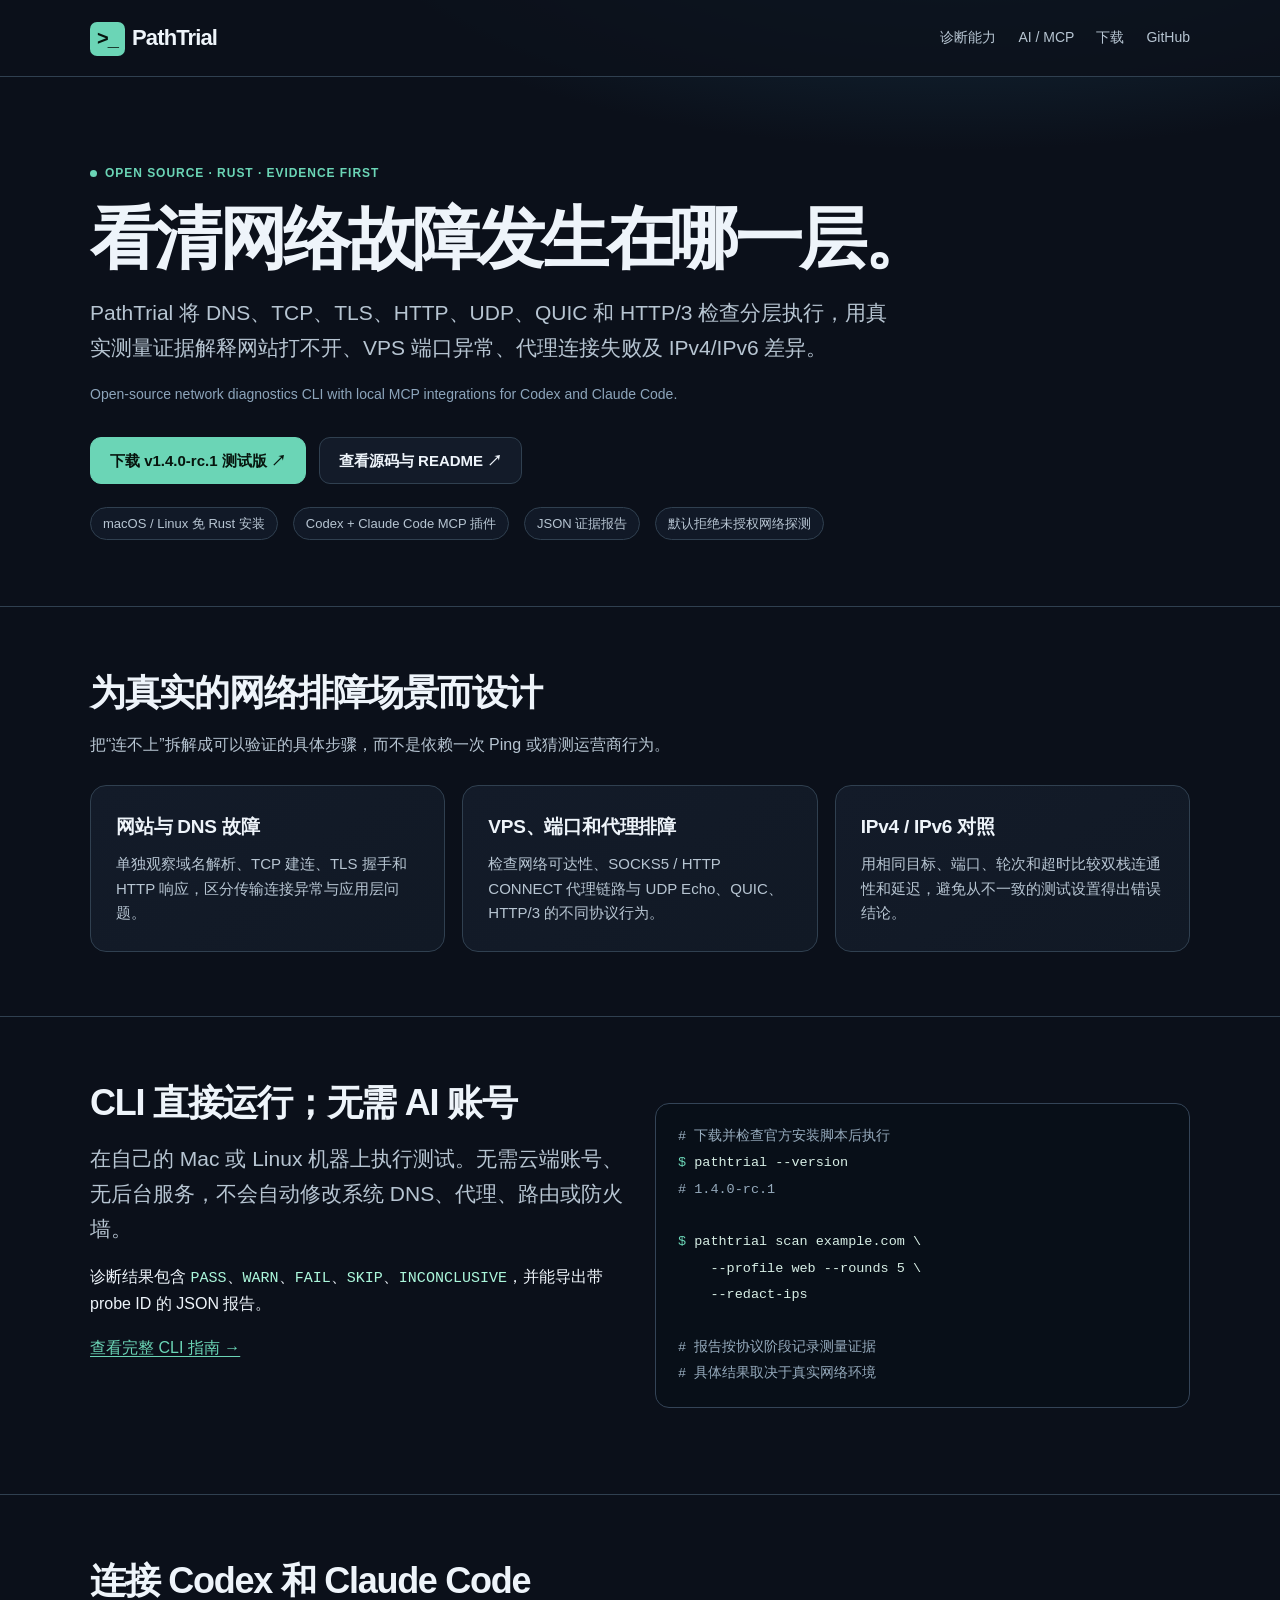
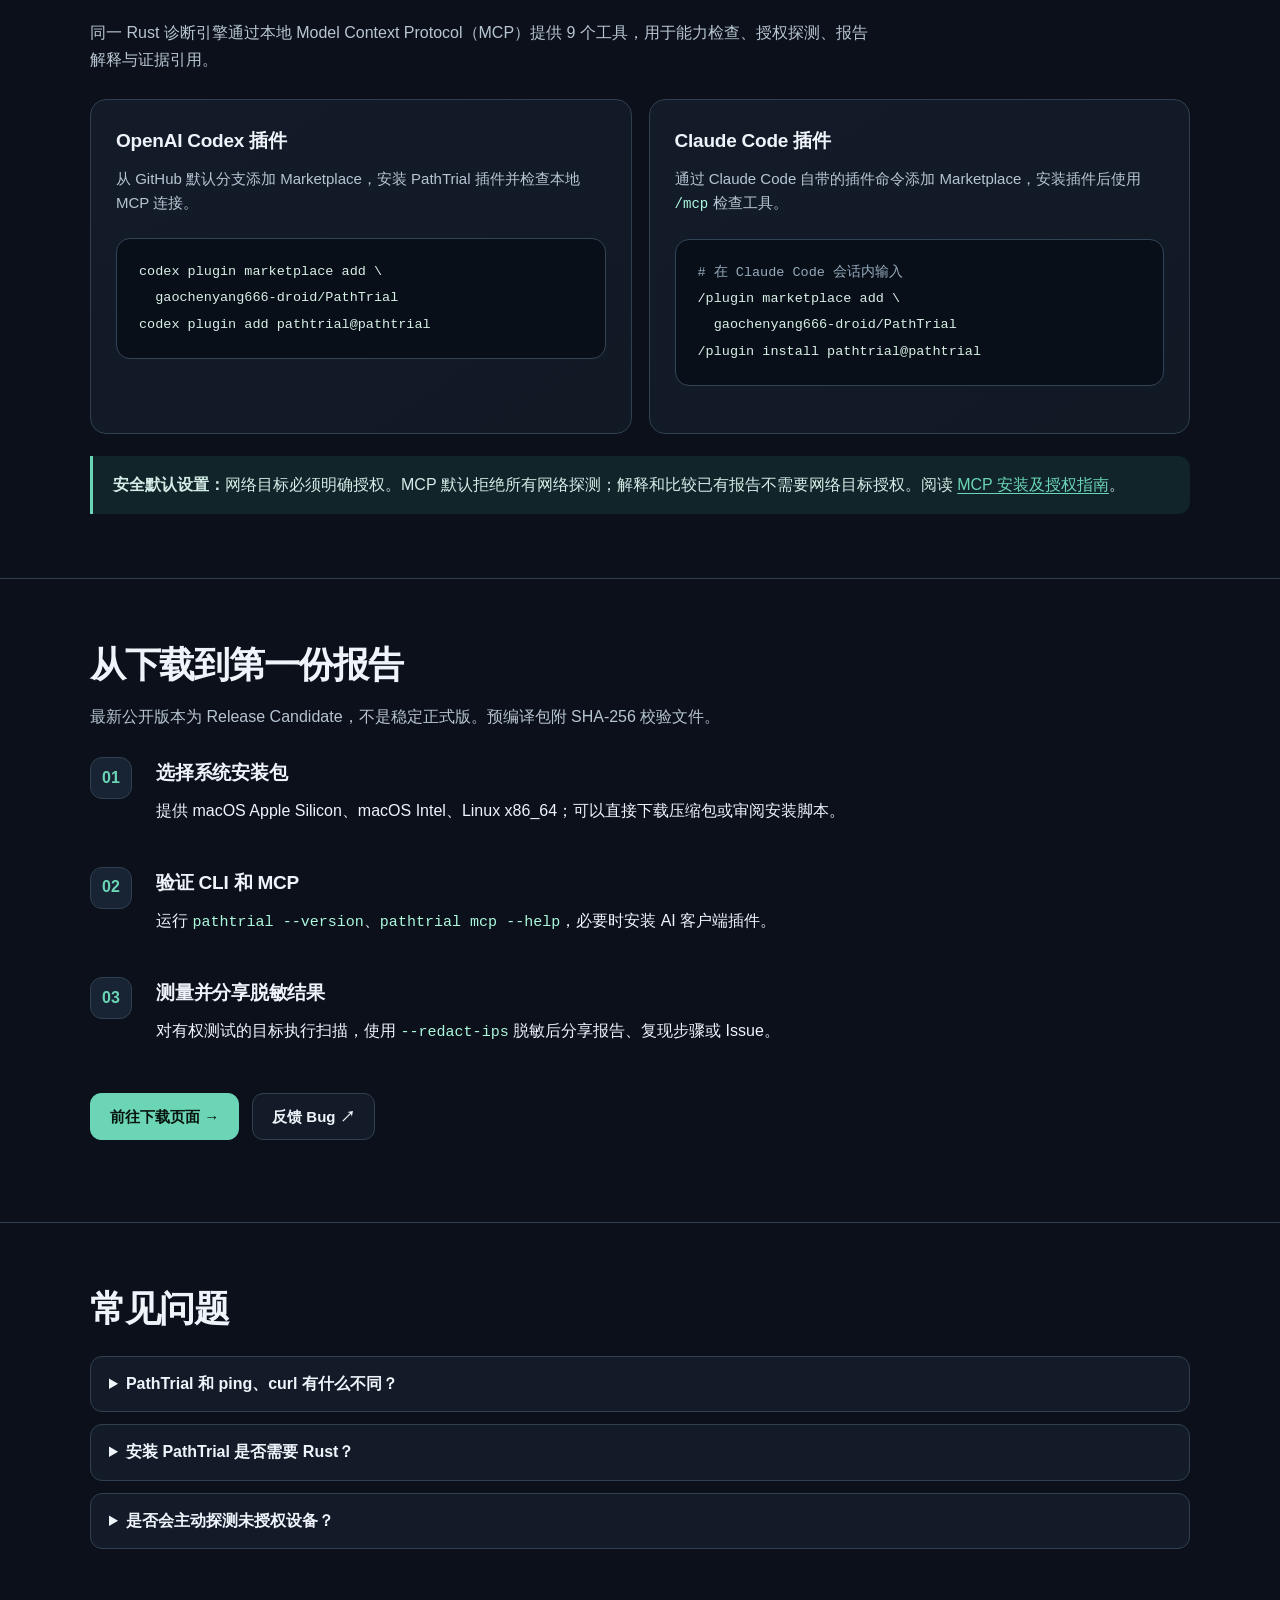
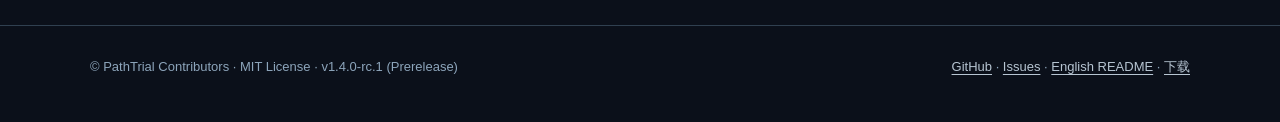
==== docs/index.html @ 25b37387 "feat(pages): create SEO-ready PathTrial product landing page" ====
<!doctype html>
<html lang="zh-CN">
<head>
  <meta charset="utf-8">
  <meta name="viewport" content="width=device-width,initial-scale=1">
  <meta name="theme-color" content="#0b101a">
  <meta name="description" content="PathTrial 是开源 Rust 网络诊断 CLI 与 MCP 插件，检查 DNS、TCP、TLS、QUIC、HTTP/3、IPv4/IPv6、代理和 VPS 连通性。支持 Codex、Claude Code，macOS 与 Linux 免 Rust 安装。">
  <meta name="robots" content="index,follow">
  <link rel="canonical" href="https://gaochenyang666-droid.github.io/PathTrial/">
  <link rel="alternate" hreflang="zh-CN" href="https://gaochenyang666-droid.github.io/PathTrial/">
  <link rel="stylesheet" href="./site.css">
  <link rel="icon" href="data:image/svg+xml,%3Csvg xmlns='http://www.w3.org/2000/svg' viewBox='0 0 64 64'%3E%3Crect rx='12' width='64' height='64' fill='%230b101a'/%3E%3Cpath d='M15 21l13 11-13 11m18 0h16' stroke='%236bd5b6' stroke-width='6' stroke-linecap='round' stroke-linejoin='round' fill='none'/%3E%3C/svg%3E">
  <meta property="og:type" content="website">
  <meta property="og:title" content="PathTrial — 开源网络诊断 CLI 与 Codex / Claude Code MCP 插件">
  <meta property="og:description" content="从 DNS、TCP、TLS 到 QUIC 和 HTTP/3，基于真实证据的网络排障。免费下载 macOS / Linux 测试版。">
  <meta property="og:url" content="https://gaochenyang666-droid.github.io/PathTrial/">
  <meta name="twitter:card" content="summary">
  <title>PathTrial — 开源网络诊断、VPS 排障与 MCP 插件</title>
  <script type="application/ld+json">
  {"@context":"https://schema.org","@type":"SoftwareApplication","name":"PathTrial","applicationCategory":"DeveloperApplication","operatingSystem":"macOS, Linux","softwareVersion":"1.4.0-rc.1","description":"Open-source evidence-first Rust network diagnostics CLI and MCP plugins for Codex and Claude Code.","downloadUrl":"https://github.com/gaochenyang666-droid/PathTrial/releases/tag/v1.4.0-rc.1","codeRepository":"https://github.com/gaochenyang666-droid/PathTrial","license":"https://opensource.org/licenses/MIT","isAccessibleForFree":true,"offers":{"@type":"Offer","price":"0","priceCurrency":"USD"}}
  </script>
</head>
<body>
<a class="skip" href="#main">跳转到正文</a>
<header><div class="container topbar">
  <a class="brand" href="./" aria-label="PathTrial 首页"><span class="brand-mark" aria-hidden="true">&gt;_</span>PathTrial</a>
  <nav aria-label="主要导航">
    <a href="#features">诊断能力</a>
    <a href="#integrations">AI / MCP</a>
    <a href="./download.html">下载</a>
    <a href="https://github.com/gaochenyang666-droid/PathTrial">GitHub</a>
  </nav>
</div></header>
<main id="main">
  <section class="container hero" aria-labelledby="hero-title">
    <span class="kicker">Open Source · Rust · Evidence First</span>
    <h1 id="hero-title">看清网络故障发生在哪一层。</h1>
    <p class="lead">PathTrial 将 DNS、TCP、TLS、HTTP、UDP、QUIC 和 HTTP/3 检查分层执行，用真实测量证据解释网站打不开、VPS 端口异常、代理连接失败及 IPv4/IPv6 差异。</p>
    <p class="eyeline">Open-source network diagnostics CLI with local MCP integrations for Codex and Claude Code.</p>
    <div class="actions">
      <a class="btn primary" href="./download.html">下载 v1.4.0-rc.1 测试版 ↗</a>
      <a class="btn secondary" href="https://github.com/gaochenyang666-droid/PathTrial">查看源码与 README ↗</a>
    </div>
    <div class="metrics" aria-label="产品特性">
      <span class="metric">macOS / Linux 免 Rust 安装</span>
      <span class="metric">Codex + Claude Code MCP 插件</span>
      <span class="metric">JSON 证据报告</span>
      <span class="metric">默认拒绝未授权网络探测</span>
    </div>
  </section>
  <section id="features" class="section"><div class="container">
    <div class="section-head"><h2>为真实的网络排障场景而设计</h2><p>把“连不上”拆解成可以验证的具体步骤，而不是依赖一次 Ping 或猜测运营商行为。</p></div>
    <div class="grid">
      <article class="card"><h3>网站与 DNS 故障</h3><p>单独观察域名解析、TCP 建连、TLS 握手和 HTTP 响应，区分传输连接异常与应用层问题。</p></article>
      <article class="card"><h3>VPS、端口和代理排障</h3><p>检查网络可达性、SOCKS5 / HTTP CONNECT 代理链路与 UDP Echo、QUIC、HTTP/3 的不同协议行为。</p></article>
      <article class="card"><h3>IPv4 / IPv6 对照</h3><p>用相同目标、端口、轮次和超时比较双栈连通性和延迟，避免从不一致的测试设置得出错误结论。</p></article>
    </div>
  </div></section>
  <section class="section"><div class="container pair">
    <div>
      <h2>CLI 直接运行；无需 AI 账号</h2>
      <p class="lead">在自己的 Mac 或 Linux 机器上执行测试。无需云端账号、无后台服务，不会自动修改系统 DNS、代理、路由或防火墙。</p>
      <p>诊断结果包含 <code class="inline-code">PASS</code>、<code class="inline-code">WARN</code>、<code class="inline-code">FAIL</code>、<code class="inline-code">SKIP</code>、<code class="inline-code">INCONCLUSIVE</code>，并能导出带 probe ID 的 JSON 报告。</p>
      <a href="https://github.com/gaochenyang666-droid/PathTrial/blob/main/docs/cli.md">查看完整 CLI 指南 →</a>
    </div>
    <div class="codebox" aria-label="示例命令"><pre><span class="comment"># 下载并检查官方安装脚本后执行</span>
<span class="prompt">$</span> pathtrial --version
<span class="comment"># 1.4.0-rc.1</span>

<span class="prompt">$</span> pathtrial scan example.com \
    --profile web --rounds 5 \
    --redact-ips

<span class="comment"># 报告按协议阶段记录测量证据
# 具体结果取决于真实网络环境</span></pre></div>
  </div></section>
  <section id="integrations" class="section"><div class="container">
    <div class="section-head"><h2>连接 Codex 和 Claude Code</h2><p>同一 Rust 诊断引擎通过本地 Model Context Protocol（MCP）提供 9 个工具，用于能力检查、授权探测、报告解释与证据引用。</p></div>
    <div class="grid two">
      <div class="card"><h3>OpenAI Codex 插件</h3><p>从 GitHub 默认分支添加 Marketplace，安装 PathTrial 插件并检查本地 MCP 连接。</p><div class="codebox"><pre>codex plugin marketplace add \
  gaochenyang666-droid/PathTrial
codex plugin add pathtrial@pathtrial</pre></div></div>
      <div class="card"><h3>Claude Code 插件</h3><p>通过 Claude Code 自带的插件命令添加 Marketplace，安装插件后使用 <code class="inline-code">/mcp</code> 检查工具。</p><div class="codebox"><pre><span class="comment"># 在 Claude Code 会话内输入</span>
/plugin marketplace add \
  gaochenyang666-droid/PathTrial
/plugin install pathtrial@pathtrial</pre></div></div>
    </div>
    <div class="notice" style="margin-top:22px"><strong>安全默认设置：</strong>网络目标必须明确授权。MCP 默认拒绝所有网络探测；解释和比较已有报告不需要网络目标授权。阅读 <a href="https://github.com/gaochenyang666-droid/PathTrial/blob/main/docs/ai-integrations.md">MCP 安装及授权指南</a>。</div>
  </div></section>
  <section class="section"><div class="container">
    <div class="section-head"><h2>从下载到第一份报告</h2><p>最新公开版本为 Release Candidate，不是稳定正式版。预编译包附 SHA-256 校验文件。</p></div>
    <div class="steps">
      <div class="step"><span class="number">01</span><div><h3>选择系统安装包</h3><p>提供 macOS Apple Silicon、macOS Intel、Linux x86_64；可以直接下载压缩包或审阅安装脚本。</p></div></div>
      <div class="step"><span class="number">02</span><div><h3>验证 CLI 和 MCP</h3><p>运行 <code class="inline-code">pathtrial --version</code>、<code class="inline-code">pathtrial mcp --help</code>，必要时安装 AI 客户端插件。</p></div></div>
      <div class="step"><span class="number">03</span><div><h3>测量并分享脱敏结果</h3><p>对有权测试的目标执行扫描，使用 <code class="inline-code">--redact-ips</code> 脱敏后分享报告、复现步骤或 Issue。</p></div></div>
    </div>
    <div class="actions"><a class="btn primary" href="./download.html">前往下载页面 →</a><a class="btn secondary" href="https://github.com/gaochenyang666-droid/PathTrial/issues/new?template=bug_report.md">反馈 Bug ↗</a></div>
  </div></section>
  <section class="section"><div class="container">
    <div class="section-head"><h2>常见问题</h2></div>
    <details><summary>PathTrial 和 ping、curl 有什么不同？</summary><p>PathTrial 不只检查单一协议；它按 DNS、TCP、TLS、HTTP、UDP、QUIC 等阶段记录证据，并明确区分无法确认的原因。单次网络失败不等于准确的根因定位。</p></details>
    <details><summary>安装 PathTrial 是否需要 Rust？</summary><p>macOS ARM64、macOS Intel、Linux x86_64 用户可以直接下载 v1.4.0-rc.1 预编译版本，不需要 Rust。源码编译才需要 Rust 工具链。</p></details>
    <details><summary>是否会主动探测未授权设备？</summary><p>本地 MCP 网络探测默认拒绝，必须显式授权目标。请仅测量你有权限访问的系统，分享诊断报告前移除 IP、令牌、代理凭据等敏感内容。</p></details>
  </div></section>
</main>
<footer><div class="container">
 <span>© PathTrial Contributors · MIT License · v1.4.0-rc.1 (Prerelease)</span>
 <span><a href="https://github.com/gaochenyang666-droid/PathTrial">GitHub</a> · <a href="https://github.com/gaochenyang666-droid/PathTrial/issues">Issues</a> · <a href="https://github.com/gaochenyang666-droid/PathTrial/blob/main/README.en.md">English README</a> · <a href="./download.html">下载</a></span>
</div></footer>
</body></html>
---- docs/site.css ----
/* PathTrial product site: dependency-free, responsive, accessible. */
:root{color-scheme:dark;--bg:#0b101a;--surface:#131b29;--surface2:#182334;--line:#304050;--text:#eef4fa;--muted:#b7c5d2;--subtle:#8da5bb;--accent:#6bd5b6;--accent-hover:#9af3d7;--ink:#07150e}
*{box-sizing:border-box}
html{scroll-behavior:smooth}
body{margin:0;background:radial-gradient(ellipse 900px 360px at 75% -120px,#18364a 0%,transparent 75%),var(--bg);color:var(--text);font-family:Inter,-apple-system,BlinkMacSystemFont,"Segoe UI",Roboto,"Noto Sans SC",sans-serif;font-size:16px;line-height:1.65}
a{color:var(--accent);text-decoration-thickness:1px;text-underline-offset:3px}
a:hover{color:var(--accent-hover)}
a:focus-visible,button:focus-visible{outline:3px solid #a9f1dc;outline-offset:3px}
button{font:inherit;cursor:pointer}
img,svg{max-width:100%}
.container{width:min(1100px,calc(100% - 40px));margin-inline:auto}
.skip{position:absolute;left:12px;top:-70px;padding:8px 14px;background:var(--accent);color:var(--ink);z-index:20}
.skip:focus{top:12px}
header{border-bottom:1px solid var(--line);background:rgba(11,16,26,.82)}
.topbar{display:flex;align-items:center;justify-content:space-between;gap:20px;min-height:76px}
.brand{font-size:22px;font-weight:780;letter-spacing:-.04em;color:var(--text);text-decoration:none}
.brand-mark{display:inline-block;border-radius:7px;padding:0 7px 1px;background:var(--accent);color:var(--ink);margin-right:7px;font-size:20px}
nav{display:flex;align-items:center;gap:22px;flex-wrap:wrap}
nav a{font-size:14px;color:var(--muted);text-decoration:none}
nav a[aria-current="page"]{color:var(--accent)}
.hero{padding:82px 0 66px}
.kicker{display:inline-flex;align-items:center;gap:8px;letter-spacing:.08em;text-transform:uppercase;font-size:12px;font-weight:750;color:var(--accent)}
.kicker:before{content:"";width:7px;height:7px;border-radius:50%;background:var(--accent)}
h1{max-width:960px;font-size:clamp(36px,5.8vw,68px);line-height:1.1;letter-spacing:-.052em;margin:16px 0 20px;font-weight:790}
h2{font-size:clamp(27px,3.4vw,36px);letter-spacing:-.035em;line-height:1.2;margin:0 0 18px}
h3{font-size:19px;letter-spacing:-.012em;margin:0 0 10px}
p{margin:0 0 18px}
.lead{color:var(--muted);font-size:clamp(17px,2vw,21px);max-width:810px}
.eyeline{font-size:14px;color:var(--subtle)}
.actions{display:flex;gap:13px;flex-wrap:wrap;margin:30px 0 18px}
.btn{border-radius:11px;padding:12px 19px;font-size:15px;line-height:1.4;display:inline-flex;align-items:center;justify-content:center;gap:8px;min-height:46px;text-decoration:none;border:1px solid var(--line);font-weight:700;transition:background .16s ease,color .16s ease}
.btn.primary{background:var(--accent);border-color:var(--accent);color:var(--ink)}
.btn.primary:hover{background:var(--accent-hover);color:var(--ink)}
.btn.secondary{background:var(--surface);color:var(--text)}
.btn.secondary:hover{background:var(--surface2);color:var(--text)}
.footnote{font-size:13px;color:var(--subtle)}
.metrics{display:flex;gap:15px;flex-wrap:wrap;margin-top:23px}
.metric{font-size:13px;color:var(--muted);border:1px solid var(--line);border-radius:40px;padding:5px 12px;background:#111927}
.section{padding:64px 0;border-top:1px solid var(--line)}
.section-head{max-width:780px;margin-bottom:26px}
.section-head p{color:var(--muted)}
.grid{display:grid;grid-template-columns:repeat(3,minmax(0,1fr));gap:17px}
.grid.two{grid-template-columns:repeat(2,minmax(0,1fr))}
.card{padding:25px;border:1px solid var(--line);border-radius:16px;background:linear-gradient(145deg,var(--surface),#111925);min-width:0}
.card p{color:var(--muted);font-size:15px}
.card p:last-child{margin-bottom:0}
.mono,code,pre{font-family:ui-monospace,SFMono-Regular,Menlo,Consolas,monospace}
.inline-code{font-size:.94em;color:#acf8dc;overflow-wrap:anywhere}
.codebox{position:relative;border:1px solid #344457;border-radius:14px;background:#080f18;padding:20px 22px;margin:22px 0;overflow-x:auto}
.codebox pre{margin:0;color:#d8efe6;font-size:13.5px;line-height:1.95;white-space:pre;tab-size:2}
.codebox .prompt{color:var(--accent)}
.codebox .comment{color:#96abbd}
.steps{counter-reset:steps}
.step{display:grid;grid-template-columns:50px minmax(0,1fr);gap:16px;align-items:start;margin:0 0 24px}
.number{display:flex;width:42px;height:42px;align-items:center;justify-content:center;border:1px solid var(--line);background:var(--surface2);border-radius:12px;color:var(--accent);font-weight:800}
.pair{display:grid;grid-template-columns:minmax(0,1fr) minmax(0,1fr);gap:30px;align-items:start}
.notice{border-left:3px solid var(--accent);background:#10242a;border-radius:0 12px 12px 0;padding:16px 20px;color:#d3ece5}
.notice p:last-child{margin:0}
.download-card{display:flex;flex-direction:column;min-height:240px}
.download-card .btn{margin-top:auto}
.download-card .arch{font-size:12px;color:var(--subtle);margin:0 0 18px}
.download-card h3{margin-bottom:7px}
.download-card p{margin-bottom:12px}
.table-wrap{overflow:auto}
table{width:100%;border-collapse:collapse;text-align:left}
th,td{padding:12px;border-bottom:1px solid var(--line);vertical-align:top}
th{font-size:13px;color:var(--subtle)}
td{font-size:14px;color:var(--muted)}
details{border:1px solid var(--line);border-radius:12px;margin:12px 0;padding:14px 18px;background:var(--surface)}
summary{cursor:pointer;font-weight:650}
details p{color:var(--muted);margin-top:13px}
footer{border-top:1px solid var(--line);padding:30px 0 46px;color:var(--subtle);font-size:13px}
footer .container{display:flex;justify-content:space-between;gap:20px;flex-wrap:wrap}
footer a{color:var(--muted)}
hr{border:0;border-top:1px solid var(--line)}
@media(max-width:820px){.grid{grid-template-columns:1fr 1fr}.pair{grid-template-columns:1fr}.hero{padding:65px 0 46px}}
@media(max-width:600px){.container{width:min(100% - 28px,1100px)}.grid,.grid.two{grid-template-columns:1fr}.topbar{align-items:flex-start;flex-direction:column;justify-content:center;gap:8px;padding:13px 0}nav{gap:14px}.hero{padding:47px 0}.section{padding:42px 0}.codebox{padding:17px 15px}.actions>.btn{width:100%}.step{grid-template-columns:38px minmax(0,1fr);gap:11px}.number{width:35px;height:35px}}
@media(prefers-reduced-motion:reduce){html{scroll-behavior:auto}.btn{transition:none}}
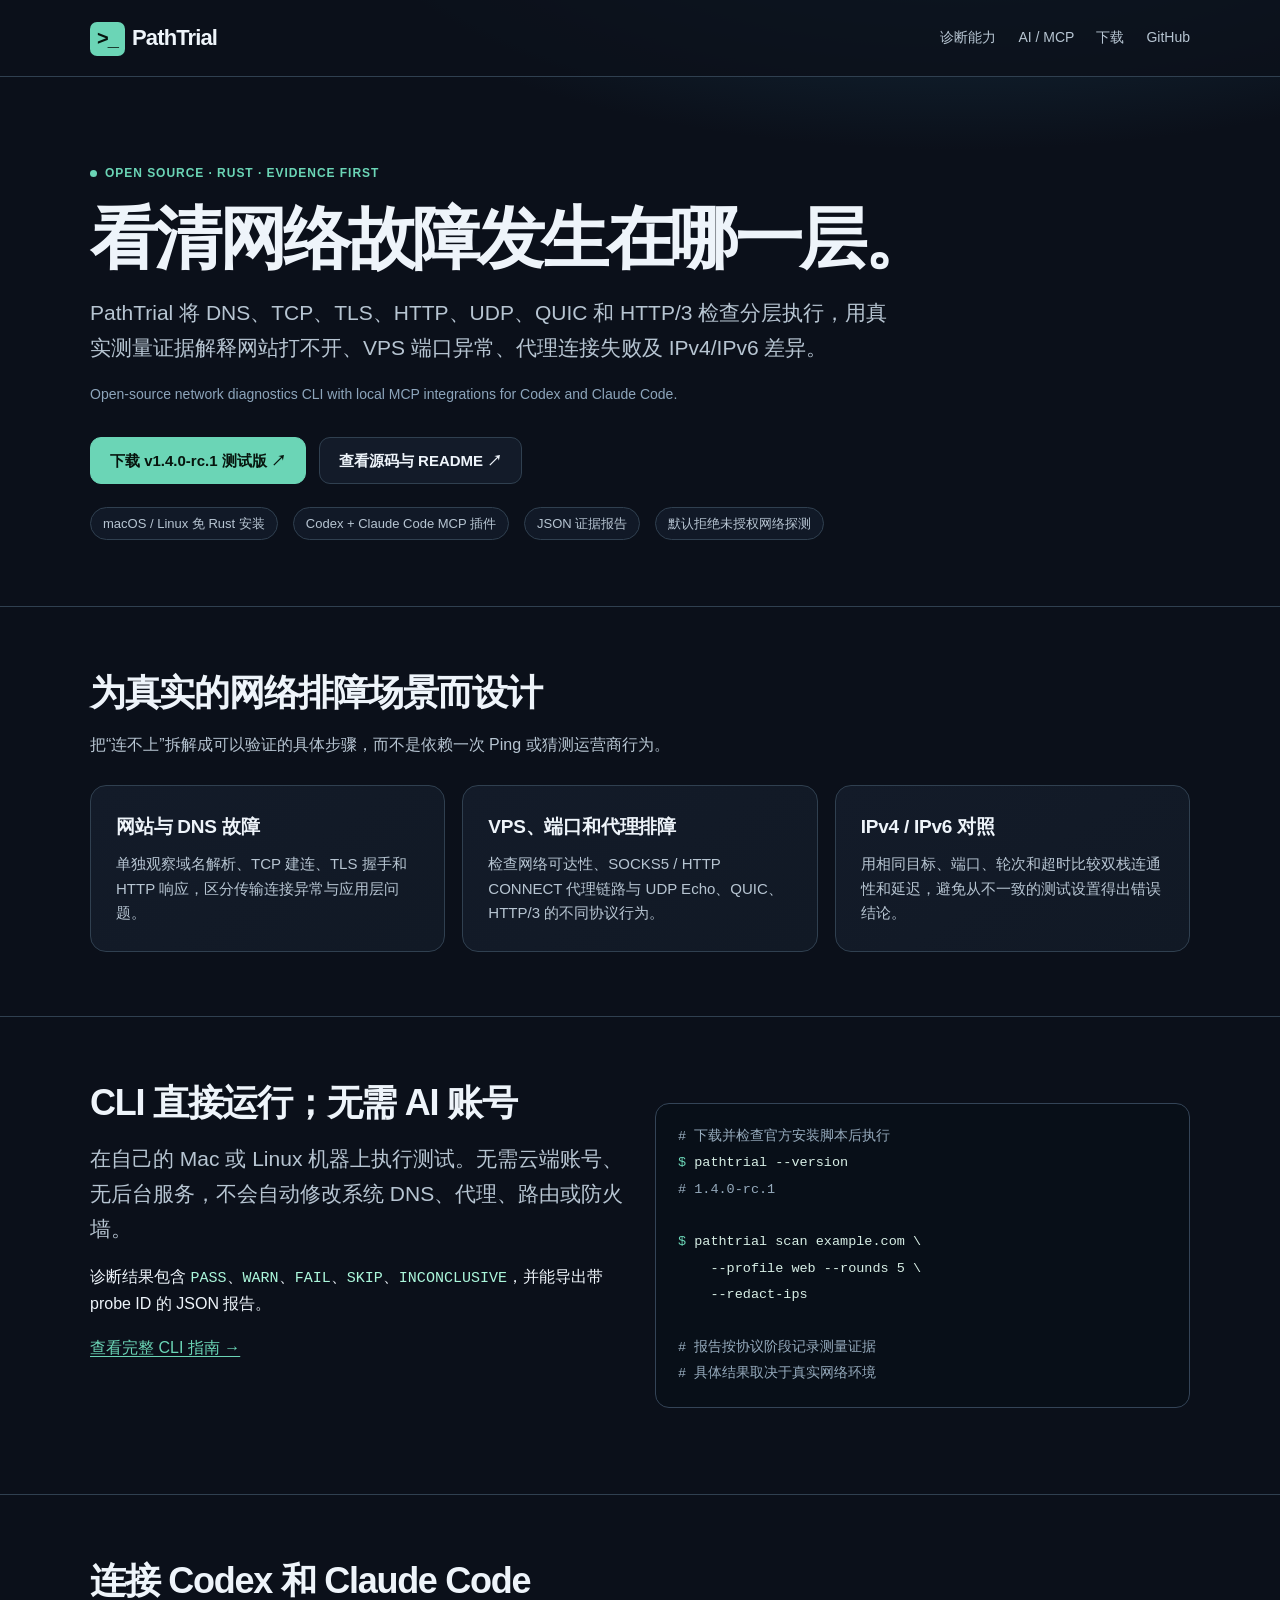
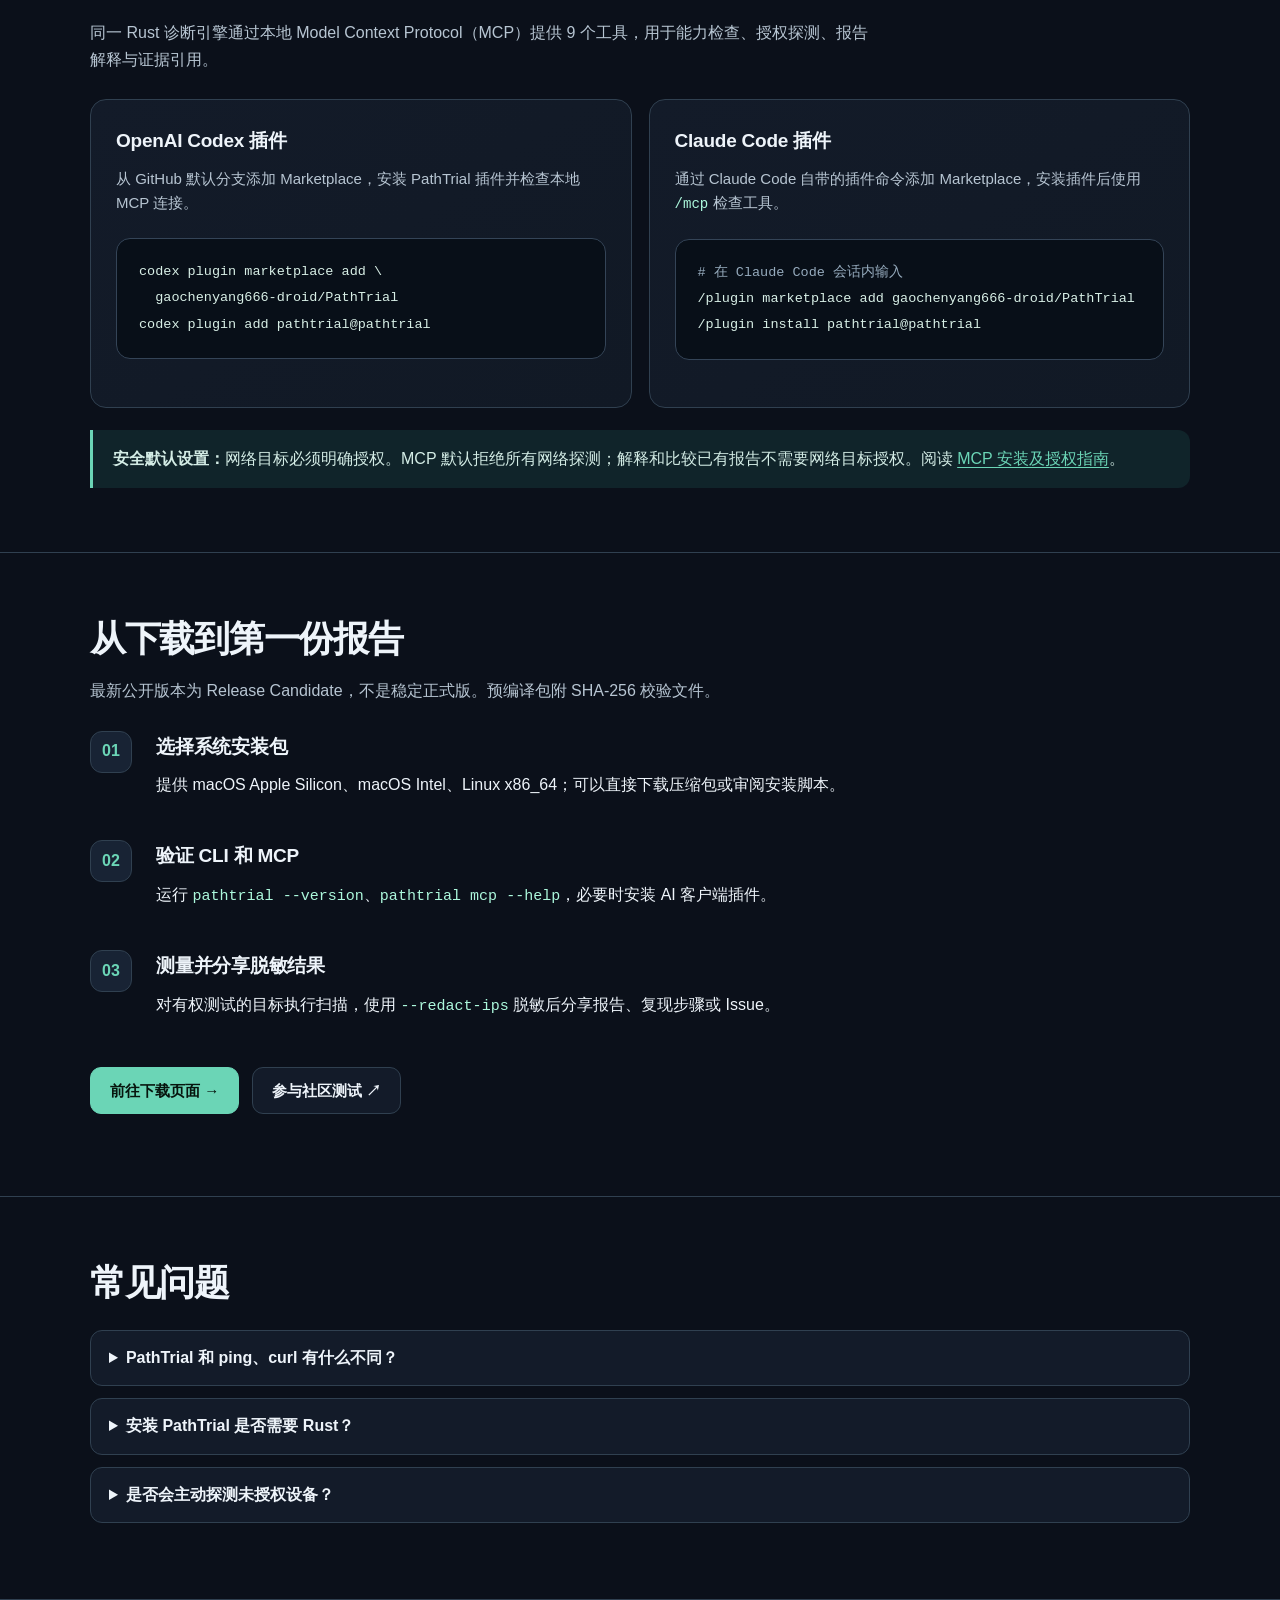
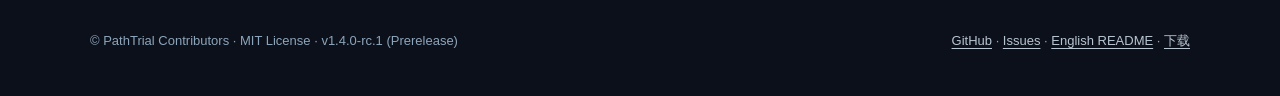
==== commit a58f2514: "docs(pages): link community test campaign and make Claude install command copyable" ====
--- a/docs/index.html
+++ b/docs/index.html
@@ -81,8 +81,7 @@
   gaochenyang666-droid/PathTrial
 codex plugin add pathtrial@pathtrial</pre></div></div>
       <div class="card"><h3>Claude Code 插件</h3><p>通过 Claude Code 自带的插件命令添加 Marketplace，安装插件后使用 <code class="inline-code">/mcp</code> 检查工具。</p><div class="codebox"><pre><span class="comment"># 在 Claude Code 会话内输入</span>
-/plugin marketplace add \
-  gaochenyang666-droid/PathTrial
+/plugin marketplace add gaochenyang666-droid/PathTrial
 /plugin install pathtrial@pathtrial</pre></div></div>
     </div>
     <div class="notice" style="margin-top:22px"><strong>安全默认设置：</strong>网络目标必须明确授权。MCP 默认拒绝所有网络探测；解释和比较已有报告不需要网络目标授权。阅读 <a href="https://github.com/gaochenyang666-droid/PathTrial/blob/main/docs/ai-integrations.md">MCP 安装及授权指南</a>。</div>
@@ -94,7 +93,7 @@
       <div class="step"><span class="number">02</span><div><h3>验证 CLI 和 MCP</h3><p>运行 <code class="inline-code">pathtrial --version</code>、<code class="inline-code">pathtrial mcp --help</code>，必要时安装 AI 客户端插件。</p></div></div>
       <div class="step"><span class="number">03</span><div><h3>测量并分享脱敏结果</h3><p>对有权测试的目标执行扫描，使用 <code class="inline-code">--redact-ips</code> 脱敏后分享报告、复现步骤或 Issue。</p></div></div>
     </div>
-    <div class="actions"><a class="btn primary" href="./download.html">前往下载页面 →</a><a class="btn secondary" href="https://github.com/gaochenyang666-droid/PathTrial/issues/new?template=bug_report.md">反馈 Bug ↗</a></div>
+    <div class="actions"><a class="btn primary" href="./download.html">前往下载页面 →</a><a class="btn secondary" href="https://github.com/gaochenyang666-droid/PathTrial/issues/3">参与社区测试 ↗</a></div>
   </div></section>
   <section class="section"><div class="container">
     <div class="section-head"><h2>常见问题</h2></div>
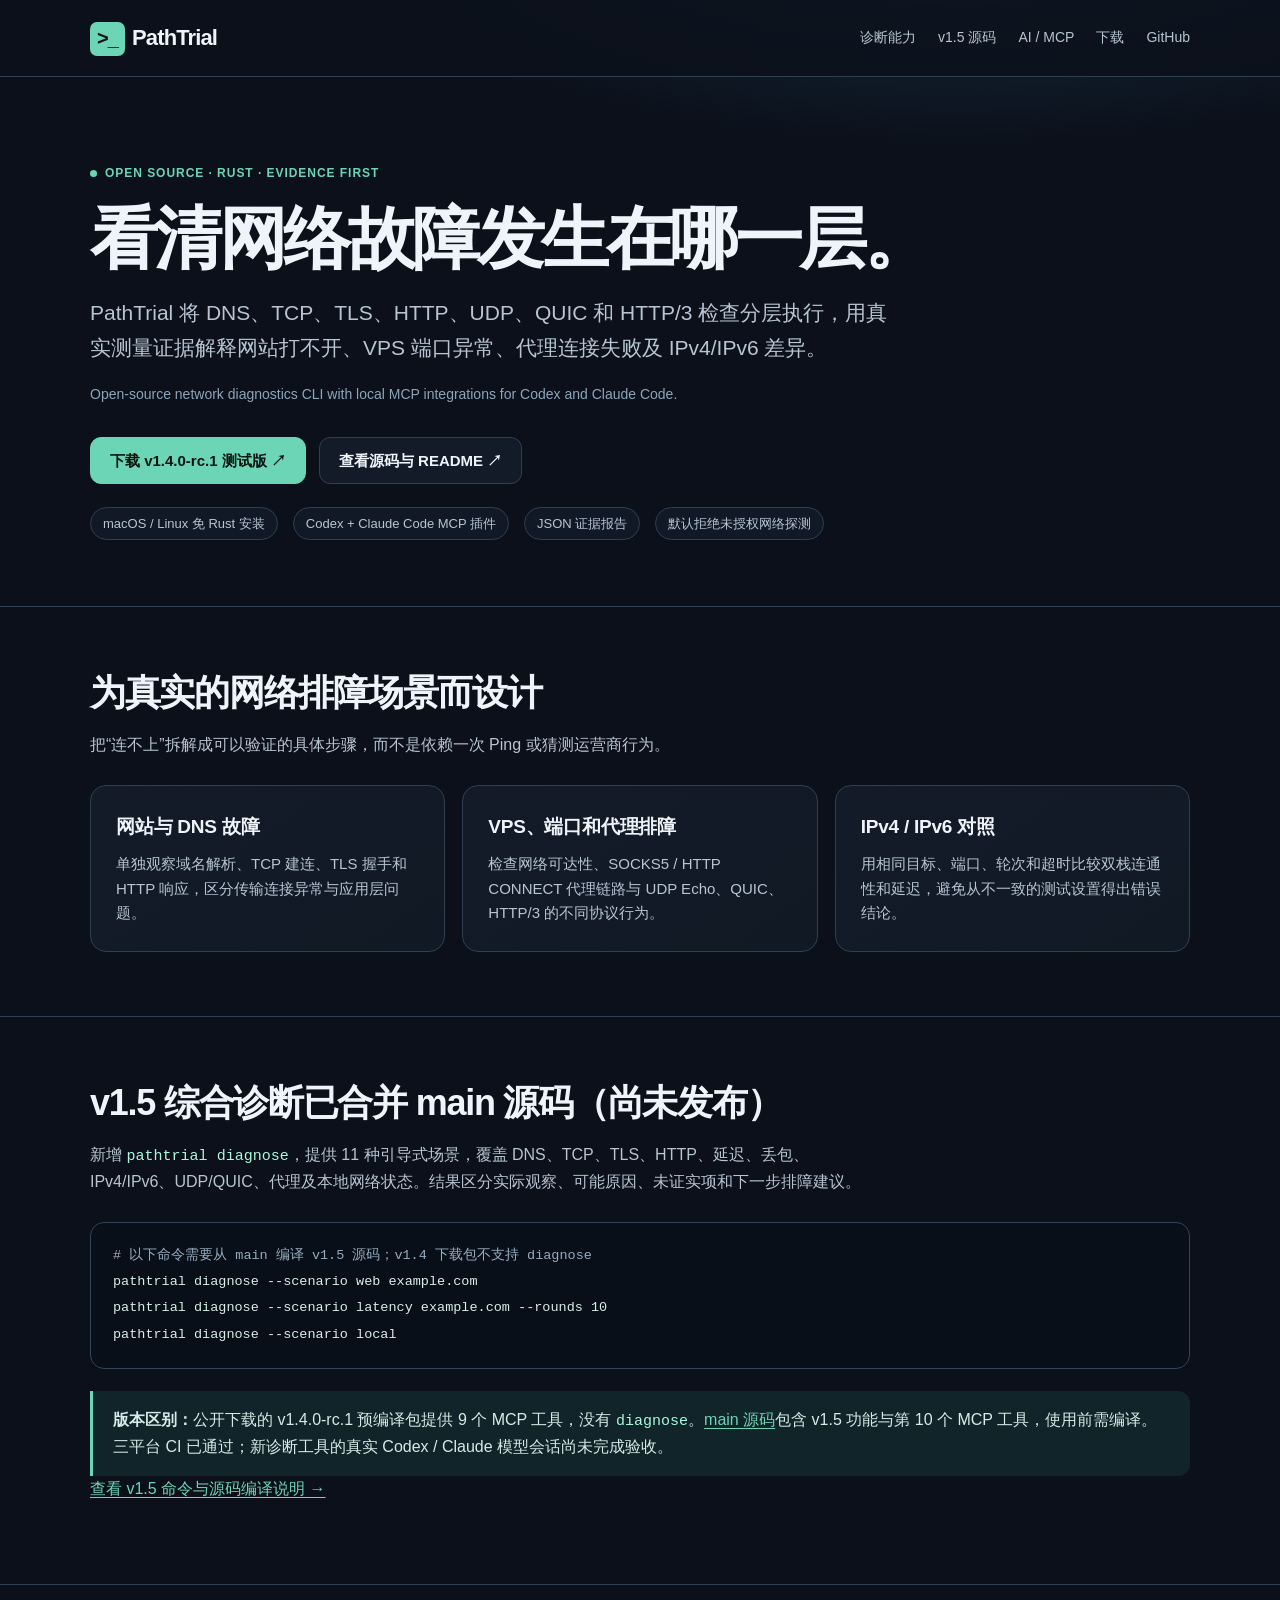
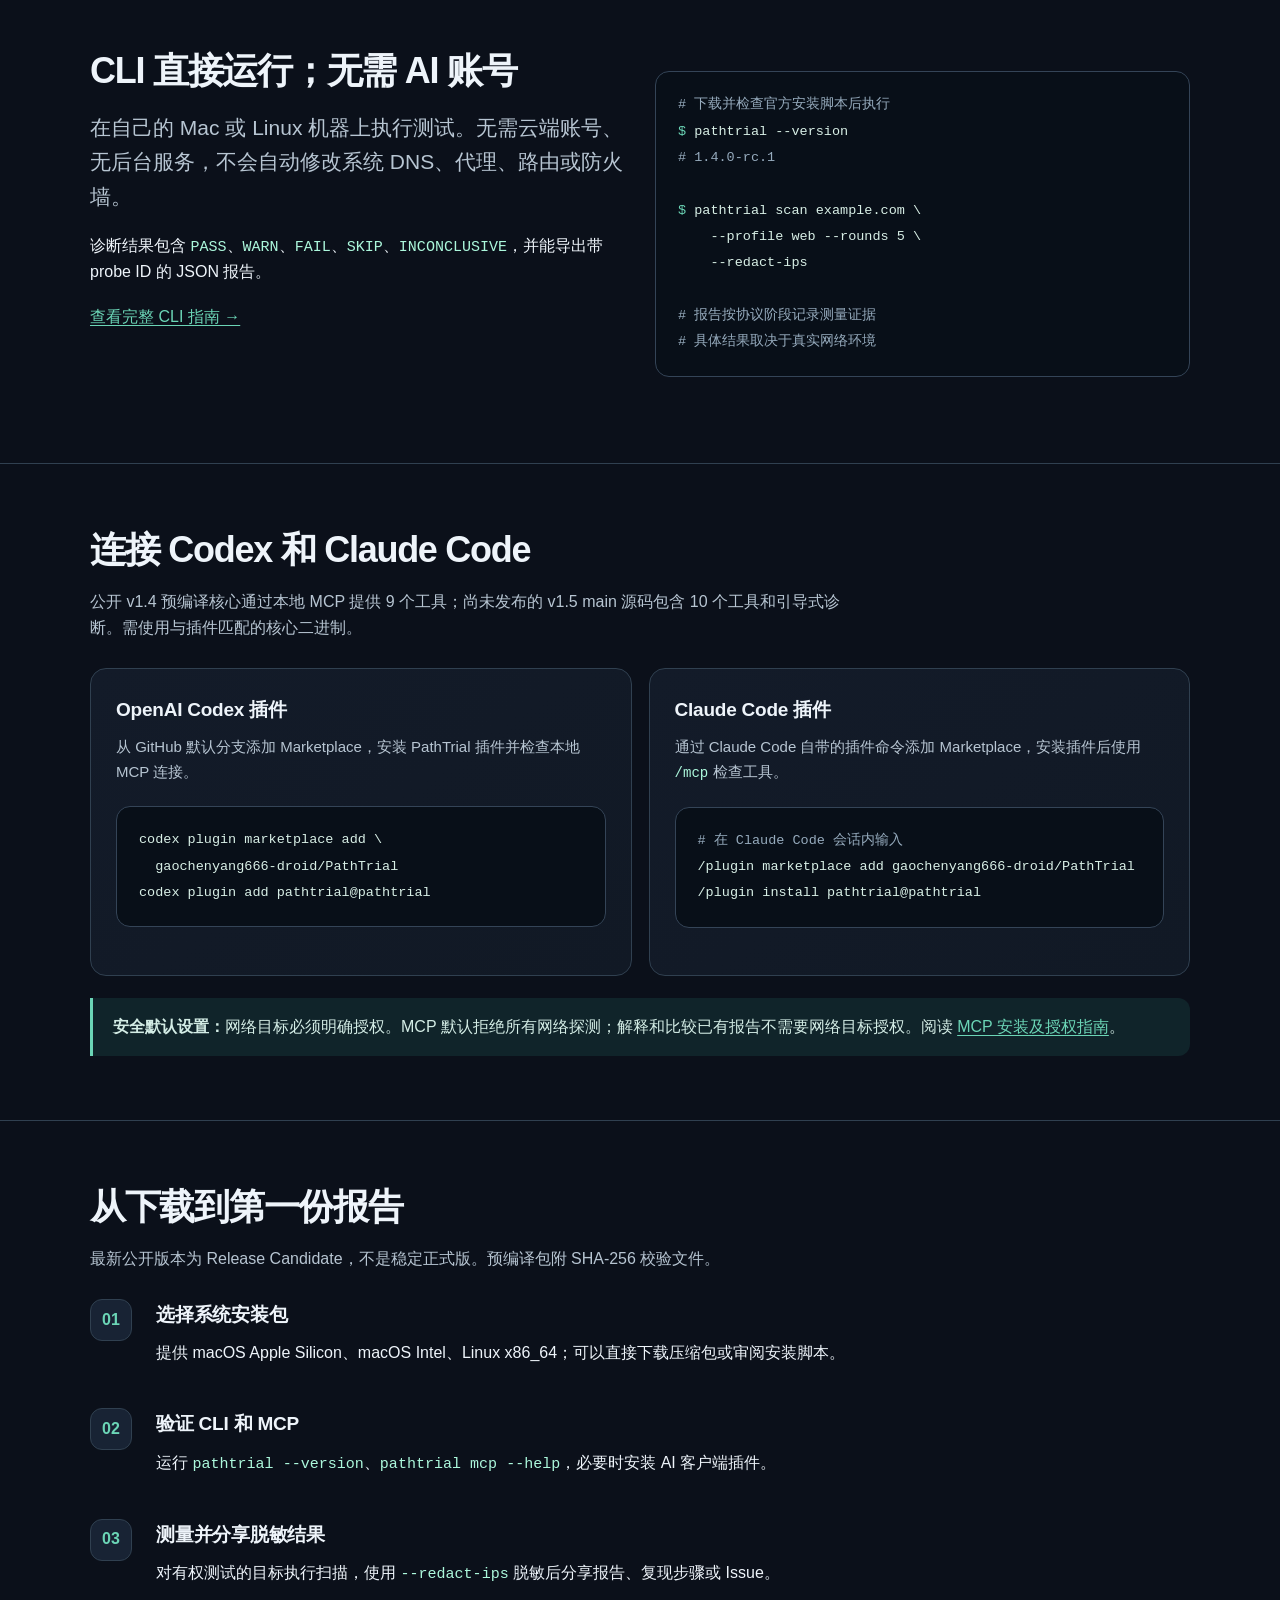
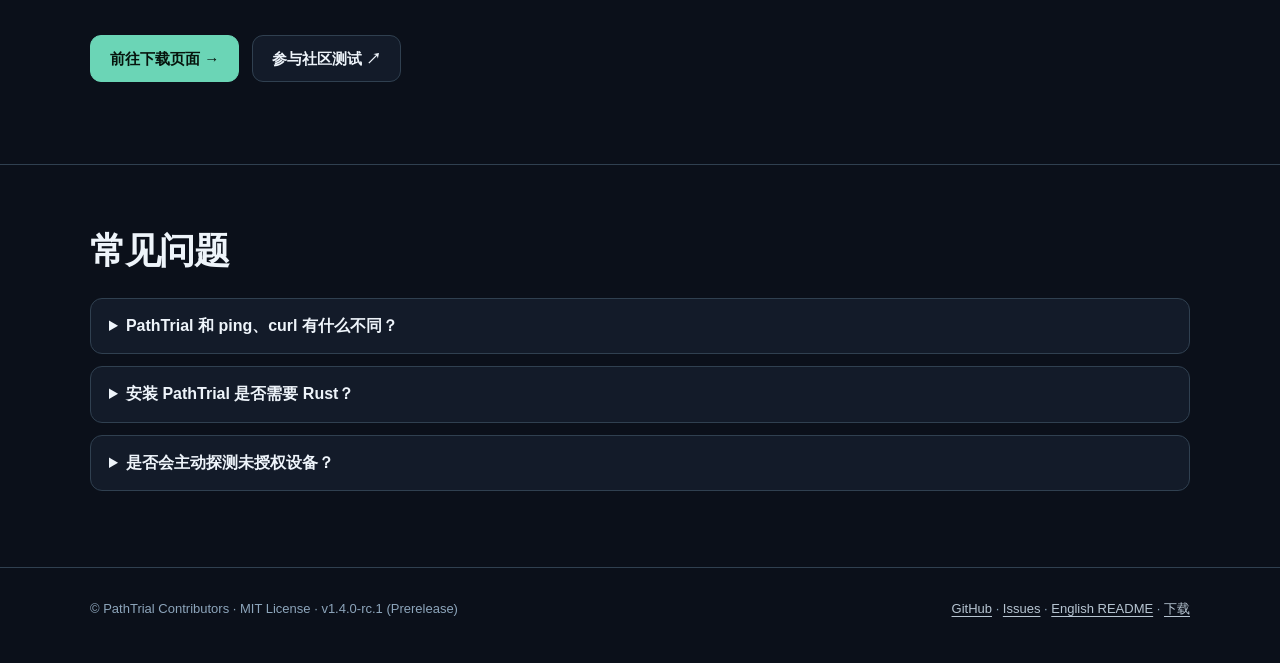
==== commit ab2bf2e4: "docs(site): announce merged v1.5 source without changing public v1.4 downloads" ====
--- a/docs/index.html
+++ b/docs/index.html
@@ -26,6 +26,7 @@
   <a class="brand" href="./" aria-label="PathTrial 首页"><span class="brand-mark" aria-hidden="true">&gt;_</span>PathTrial</a>
   <nav aria-label="主要导航">
     <a href="#features">诊断能力</a>
+    <a href="#guided-diagnosis">v1.5 源码</a>
     <a href="#integrations">AI / MCP</a>
     <a href="./download.html">下载</a>
     <a href="https://github.com/gaochenyang666-droid/PathTrial">GitHub</a>
@@ -56,6 +57,15 @@
       <article class="card"><h3>IPv4 / IPv6 对照</h3><p>用相同目标、端口、轮次和超时比较双栈连通性和延迟，避免从不一致的测试设置得出错误结论。</p></article>
     </div>
   </div></section>
+  <section id="guided-diagnosis" class="section"><div class="container">
+    <div class="section-head"><h2>v1.5 综合诊断已合并 main 源码（尚未发布）</h2><p>新增 <code class="inline-code">pathtrial diagnose</code>，提供 11 种引导式场景，覆盖 DNS、TCP、TLS、HTTP、延迟、丢包、IPv4/IPv6、UDP/QUIC、代理及本地网络状态。结果区分实际观察、可能原因、未证实项和下一步排障建议。</p></div>
+    <div class="codebox" aria-label="v1.5 源码命令示例"><pre><span class="comment"># 以下命令需要从 main 编译 v1.5 源码；v1.4 下载包不支持 diagnose</span>
+pathtrial diagnose --scenario web example.com
+pathtrial diagnose --scenario latency example.com --rounds 10
+pathtrial diagnose --scenario local</pre></div>
+    <div class="notice" style="margin-top:18px"><strong>版本区别：</strong>公开下载的 v1.4.0-rc.1 预编译包提供 9 个 MCP 工具，没有 <code class="inline-code">diagnose</code>。<a href="https://github.com/gaochenyang666-droid/PathTrial/tree/main">main 源码</a>包含 v1.5 功能与第 10 个 MCP 工具，使用前需编译。三平台 CI 已通过；新诊断工具的真实 Codex / Claude 模型会话尚未完成验收。</div>
+    <p><a href="https://github.com/gaochenyang666-droid/PathTrial/blob/main/docs/cli.md">查看 v1.5 命令与源码编译说明 →</a></p>
+  </div></section>
   <section class="section"><div class="container pair">
     <div>
       <h2>CLI 直接运行；无需 AI 账号</h2>
@@ -75,7 +85,7 @@
 # 具体结果取决于真实网络环境</span></pre></div>
   </div></section>
   <section id="integrations" class="section"><div class="container">
-    <div class="section-head"><h2>连接 Codex 和 Claude Code</h2><p>同一 Rust 诊断引擎通过本地 Model Context Protocol（MCP）提供 9 个工具，用于能力检查、授权探测、报告解释与证据引用。</p></div>
+    <div class="section-head"><h2>连接 Codex 和 Claude Code</h2><p>公开 v1.4 预编译核心通过本地 MCP 提供 9 个工具；尚未发布的 v1.5 main 源码包含 10 个工具和引导式诊断。需使用与插件匹配的核心二进制。</p></div>
     <div class="grid two">
       <div class="card"><h3>OpenAI Codex 插件</h3><p>从 GitHub 默认分支添加 Marketplace，安装 PathTrial 插件并检查本地 MCP 连接。</p><div class="codebox"><pre>codex plugin marketplace add \
   gaochenyang666-droid/PathTrial
@@ -98,7 +108,7 @@
   <section class="section"><div class="container">
     <div class="section-head"><h2>常见问题</h2></div>
     <details><summary>PathTrial 和 ping、curl 有什么不同？</summary><p>PathTrial 不只检查单一协议；它按 DNS、TCP、TLS、HTTP、UDP、QUIC 等阶段记录证据，并明确区分无法确认的原因。单次网络失败不等于准确的根因定位。</p></details>
-    <details><summary>安装 PathTrial 是否需要 Rust？</summary><p>macOS ARM64、macOS Intel、Linux x86_64 用户可以直接下载 v1.4.0-rc.1 预编译版本，不需要 Rust。源码编译才需要 Rust 工具链。</p></details>
+    <details><summary>安装 PathTrial 是否需要 Rust？</summary><p>macOS ARM64、macOS Intel、Linux x86_64 用户可以直接下载 v1.4.0-rc.1 预编译版本，不需要 Rust。体验尚未发布的 v1.5 综合诊断需要从 main 源码编译，并安装 Rust 工具链。</p></details>
     <details><summary>是否会主动探测未授权设备？</summary><p>本地 MCP 网络探测默认拒绝，必须显式授权目标。请仅测量你有权限访问的系统，分享诊断报告前移除 IP、令牌、代理凭据等敏感内容。</p></details>
   </div></section>
 </main>
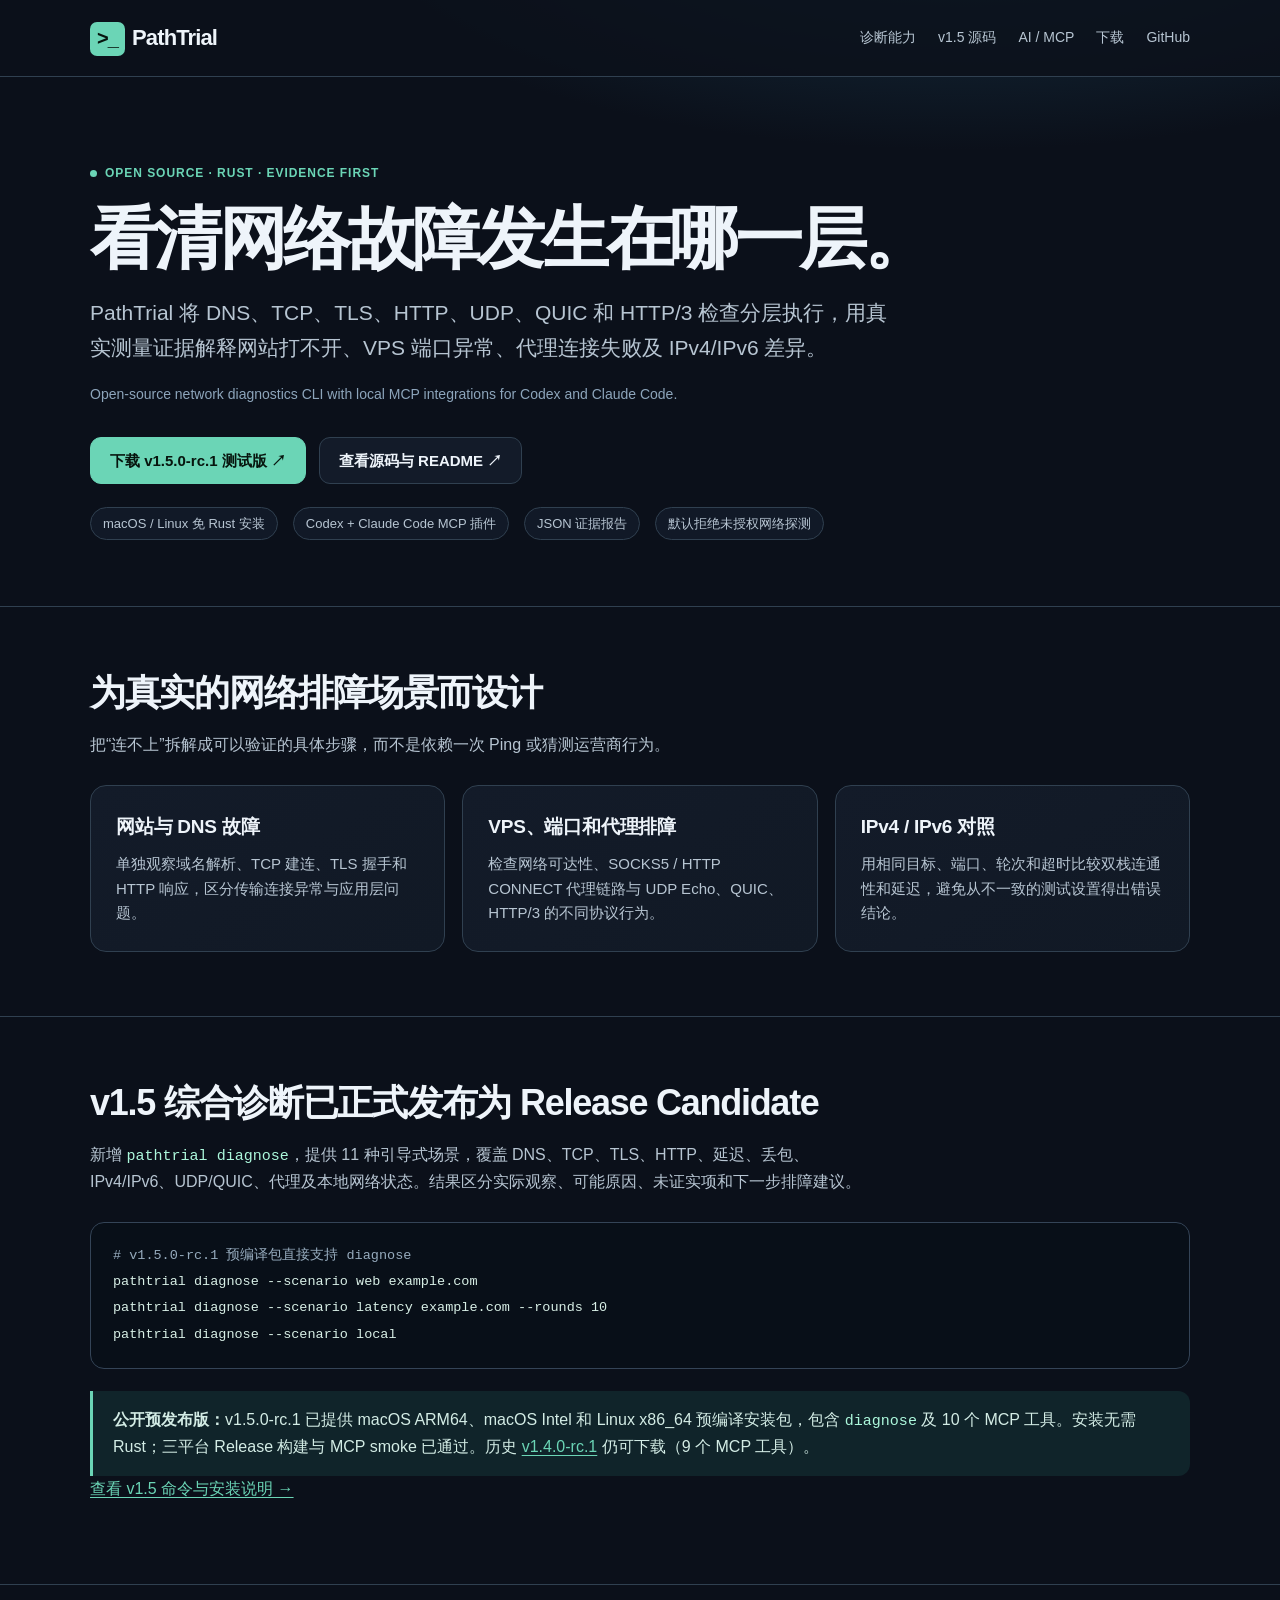
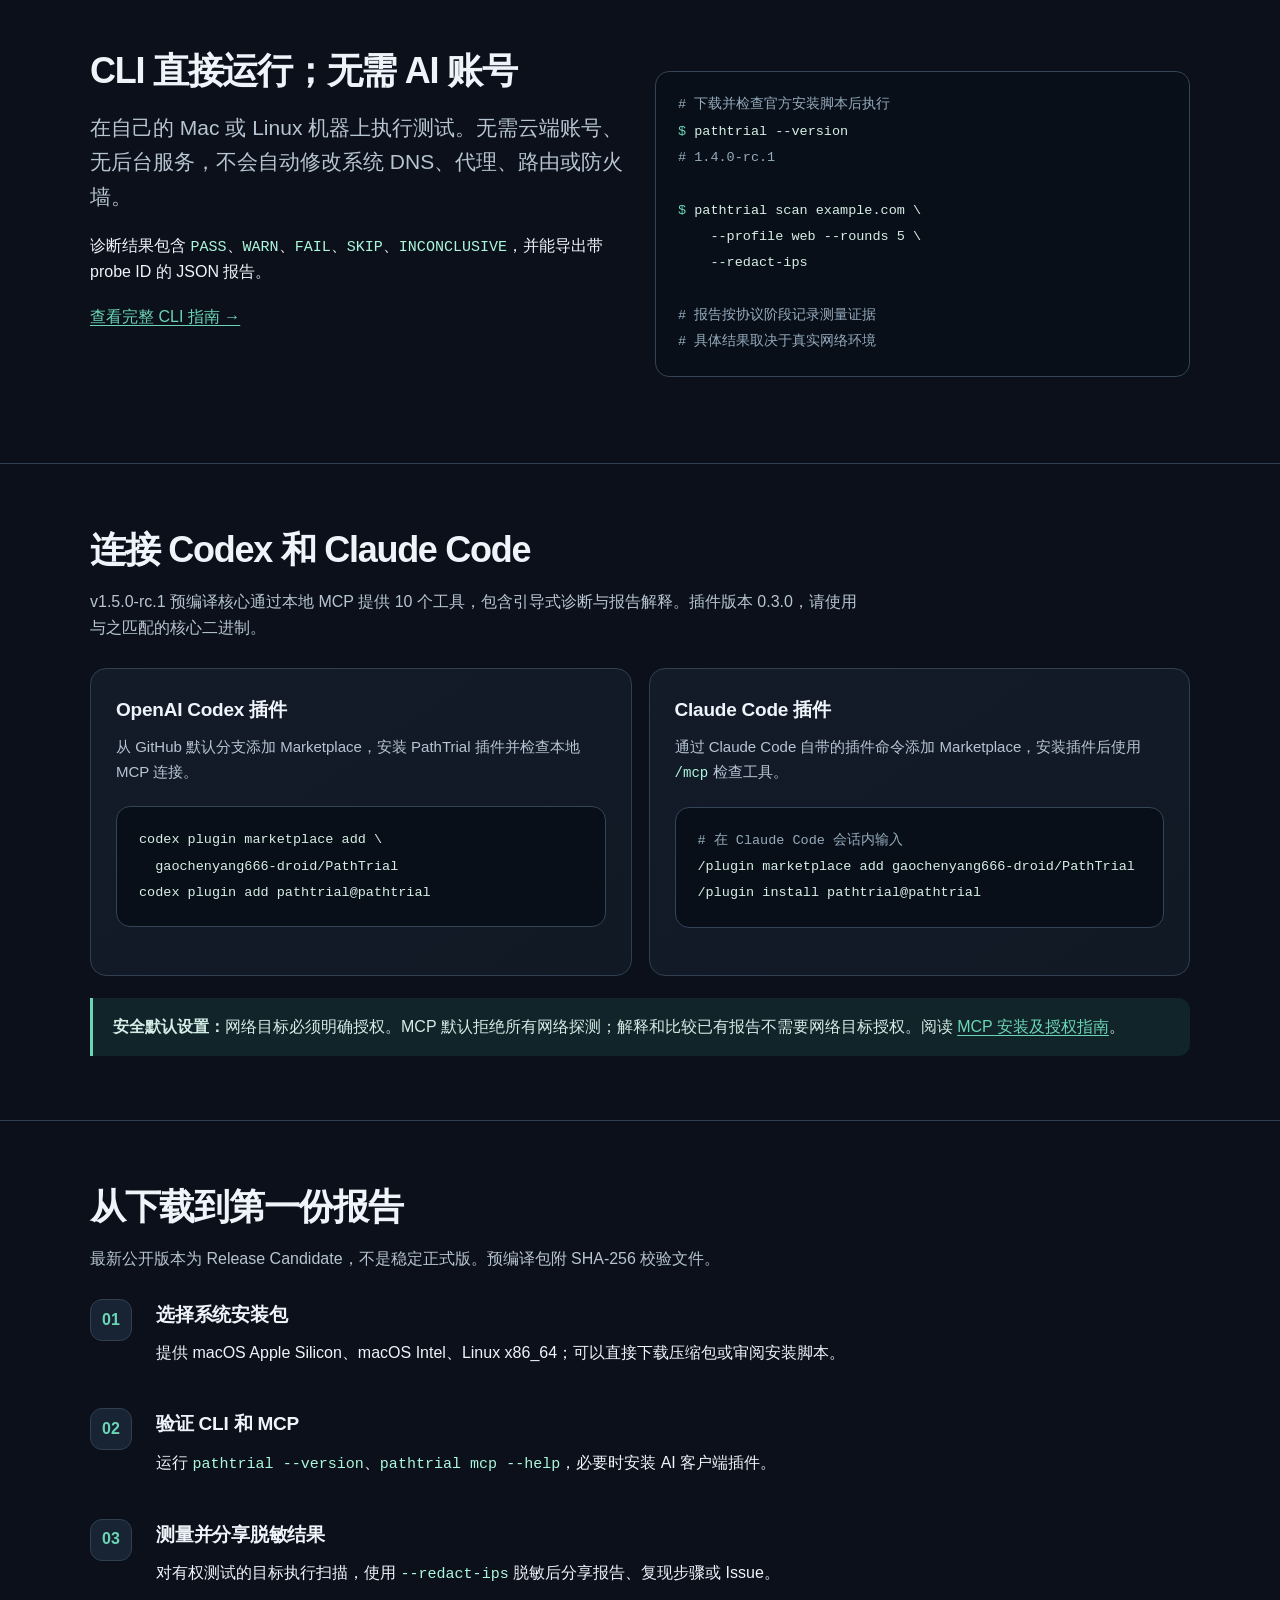
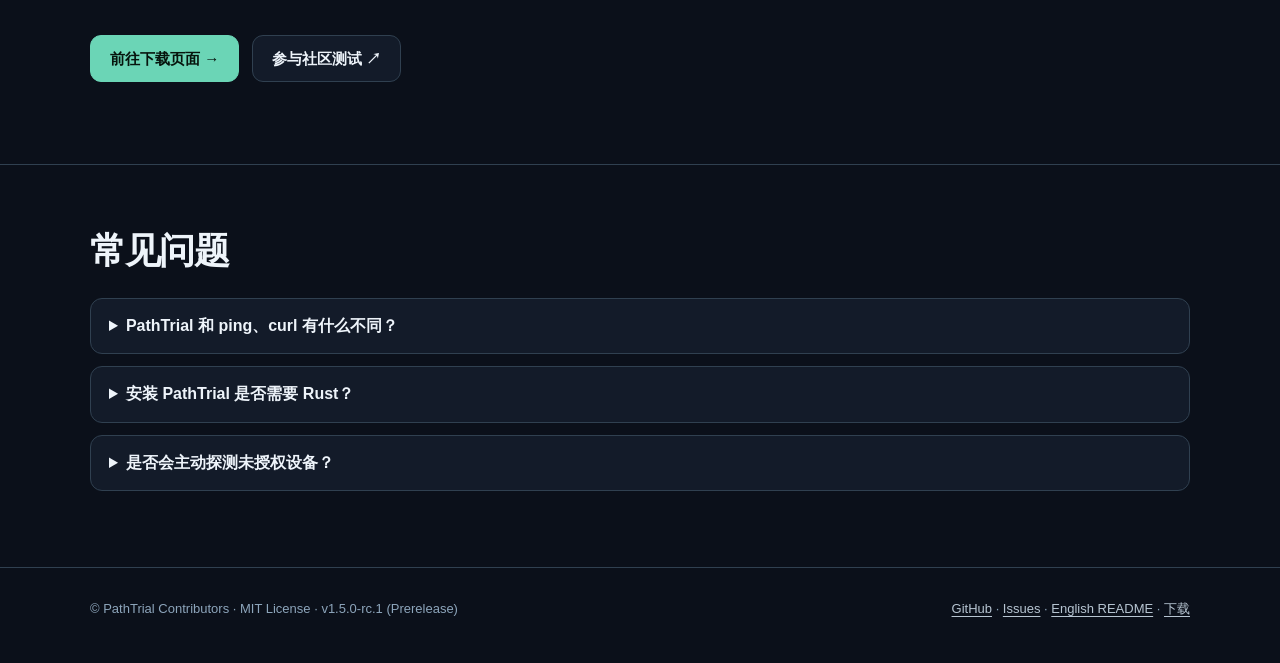
==== commit 7d373823: "docs(site): feature v1.5 RC downloads and updated MCP documentation" ====
--- a/docs/index.html
+++ b/docs/index.html
@@ -17,7 +17,7 @@
   <meta name="twitter:card" content="summary">
   <title>PathTrial — 开源网络诊断、VPS 排障与 MCP 插件</title>
   <script type="application/ld+json">
-  {"@context":"https://schema.org","@type":"SoftwareApplication","name":"PathTrial","applicationCategory":"DeveloperApplication","operatingSystem":"macOS, Linux","softwareVersion":"1.4.0-rc.1","description":"Open-source evidence-first Rust network diagnostics CLI and MCP plugins for Codex and Claude Code.","downloadUrl":"https://github.com/gaochenyang666-droid/PathTrial/releases/tag/v1.4.0-rc.1","codeRepository":"https://github.com/gaochenyang666-droid/PathTrial","license":"https://opensource.org/licenses/MIT","isAccessibleForFree":true,"offers":{"@type":"Offer","price":"0","priceCurrency":"USD"}}
+  {"@context":"https://schema.org","@type":"SoftwareApplication","name":"PathTrial","applicationCategory":"DeveloperApplication","operatingSystem":"macOS, Linux","softwareVersion":"1.4.0-rc.1","description":"Open-source evidence-first Rust network diagnostics CLI and MCP plugins for Codex and Claude Code.","downloadUrl":"https://github.com/gaochenyang666-droid/PathTrial/releases/tag/v1.5.0-rc.1","codeRepository":"https://github.com/gaochenyang666-droid/PathTrial","license":"https://opensource.org/licenses/MIT","isAccessibleForFree":true,"offers":{"@type":"Offer","price":"0","priceCurrency":"USD"}}
   </script>
 </head>
 <body>
@@ -39,7 +39,7 @@
     <p class="lead">PathTrial 将 DNS、TCP、TLS、HTTP、UDP、QUIC 和 HTTP/3 检查分层执行，用真实测量证据解释网站打不开、VPS 端口异常、代理连接失败及 IPv4/IPv6 差异。</p>
     <p class="eyeline">Open-source network diagnostics CLI with local MCP integrations for Codex and Claude Code.</p>
     <div class="actions">
-      <a class="btn primary" href="./download.html">下载 v1.4.0-rc.1 测试版 ↗</a>
+      <a class="btn primary" href="./download.html">下载 v1.5.0-rc.1 测试版 ↗</a>
       <a class="btn secondary" href="https://github.com/gaochenyang666-droid/PathTrial">查看源码与 README ↗</a>
     </div>
     <div class="metrics" aria-label="产品特性">
@@ -58,13 +58,13 @@
     </div>
   </div></section>
   <section id="guided-diagnosis" class="section"><div class="container">
-    <div class="section-head"><h2>v1.5 综合诊断已合并 main 源码（尚未发布）</h2><p>新增 <code class="inline-code">pathtrial diagnose</code>，提供 11 种引导式场景，覆盖 DNS、TCP、TLS、HTTP、延迟、丢包、IPv4/IPv6、UDP/QUIC、代理及本地网络状态。结果区分实际观察、可能原因、未证实项和下一步排障建议。</p></div>
-    <div class="codebox" aria-label="v1.5 源码命令示例"><pre><span class="comment"># 以下命令需要从 main 编译 v1.5 源码；v1.4 下载包不支持 diagnose</span>
+    <div class="section-head"><h2>v1.5 综合诊断已正式发布为 Release Candidate</h2><p>新增 <code class="inline-code">pathtrial diagnose</code>，提供 11 种引导式场景，覆盖 DNS、TCP、TLS、HTTP、延迟、丢包、IPv4/IPv6、UDP/QUIC、代理及本地网络状态。结果区分实际观察、可能原因、未证实项和下一步排障建议。</p></div>
+    <div class="codebox" aria-label="v1.5 源码命令示例"><pre><span class="comment"># v1.5.0-rc.1 预编译包直接支持 diagnose</span>
 pathtrial diagnose --scenario web example.com
 pathtrial diagnose --scenario latency example.com --rounds 10
 pathtrial diagnose --scenario local</pre></div>
-    <div class="notice" style="margin-top:18px"><strong>版本区别：</strong>公开下载的 v1.4.0-rc.1 预编译包提供 9 个 MCP 工具，没有 <code class="inline-code">diagnose</code>。<a href="https://github.com/gaochenyang666-droid/PathTrial/tree/main">main 源码</a>包含 v1.5 功能与第 10 个 MCP 工具，使用前需编译。三平台 CI 已通过；新诊断工具的真实 Codex / Claude 模型会话尚未完成验收。</div>
-    <p><a href="https://github.com/gaochenyang666-droid/PathTrial/blob/main/docs/cli.md">查看 v1.5 命令与源码编译说明 →</a></p>
+    <div class="notice" style="margin-top:18px"><strong>公开预发布版：</strong>v1.5.0-rc.1 已提供 macOS ARM64、macOS Intel 和 Linux x86_64 预编译安装包，包含 <code class="inline-code">diagnose</code> 及 10 个 MCP 工具。安装无需 Rust；三平台 Release 构建与 MCP smoke 已通过。历史 <a href="https://github.com/gaochenyang666-droid/PathTrial/releases/tag/v1.4.0-rc.1">v1.4.0-rc.1</a> 仍可下载（9 个 MCP 工具）。</div>
+    <p><a href="https://github.com/gaochenyang666-droid/PathTrial/blob/main/docs/cli.md">查看 v1.5 命令与安装说明 →</a></p>
   </div></section>
   <section class="section"><div class="container pair">
     <div>
@@ -85,7 +85,7 @@
 # 具体结果取决于真实网络环境</span></pre></div>
   </div></section>
   <section id="integrations" class="section"><div class="container">
-    <div class="section-head"><h2>连接 Codex 和 Claude Code</h2><p>公开 v1.4 预编译核心通过本地 MCP 提供 9 个工具；尚未发布的 v1.5 main 源码包含 10 个工具和引导式诊断。需使用与插件匹配的核心二进制。</p></div>
+    <div class="section-head"><h2>连接 Codex 和 Claude Code</h2><p>v1.5.0-rc.1 预编译核心通过本地 MCP 提供 10 个工具，包含引导式诊断与报告解释。插件版本 0.3.0，请使用与之匹配的核心二进制。</p></div>
     <div class="grid two">
       <div class="card"><h3>OpenAI Codex 插件</h3><p>从 GitHub 默认分支添加 Marketplace，安装 PathTrial 插件并检查本地 MCP 连接。</p><div class="codebox"><pre>codex plugin marketplace add \
   gaochenyang666-droid/PathTrial
@@ -108,12 +108,12 @@
   <section class="section"><div class="container">
     <div class="section-head"><h2>常见问题</h2></div>
     <details><summary>PathTrial 和 ping、curl 有什么不同？</summary><p>PathTrial 不只检查单一协议；它按 DNS、TCP、TLS、HTTP、UDP、QUIC 等阶段记录证据，并明确区分无法确认的原因。单次网络失败不等于准确的根因定位。</p></details>
-    <details><summary>安装 PathTrial 是否需要 Rust？</summary><p>macOS ARM64、macOS Intel、Linux x86_64 用户可以直接下载 v1.4.0-rc.1 预编译版本，不需要 Rust。体验尚未发布的 v1.5 综合诊断需要从 main 源码编译，并安装 Rust 工具链。</p></details>
+    <details><summary>安装 PathTrial 是否需要 Rust？</summary><p>macOS ARM64、macOS Intel、Linux x86_64 用户可以直接下载 v1.5.0-rc.1 预编译版本，不需要 Rust。v1.5 的引导式诊断已经包含在预编译包中，无需从源码构建。</p></details>
     <details><summary>是否会主动探测未授权设备？</summary><p>本地 MCP 网络探测默认拒绝，必须显式授权目标。请仅测量你有权限访问的系统，分享诊断报告前移除 IP、令牌、代理凭据等敏感内容。</p></details>
   </div></section>
 </main>
 <footer><div class="container">
- <span>© PathTrial Contributors · MIT License · v1.4.0-rc.1 (Prerelease)</span>
+ <span>© PathTrial Contributors · MIT License · v1.5.0-rc.1 (Prerelease)</span>
  <span><a href="https://github.com/gaochenyang666-droid/PathTrial">GitHub</a> · <a href="https://github.com/gaochenyang666-droid/PathTrial/issues">Issues</a> · <a href="https://github.com/gaochenyang666-droid/PathTrial/blob/main/README.en.md">English README</a> · <a href="./download.html">下载</a></span>
 </div></footer>
 </body></html>
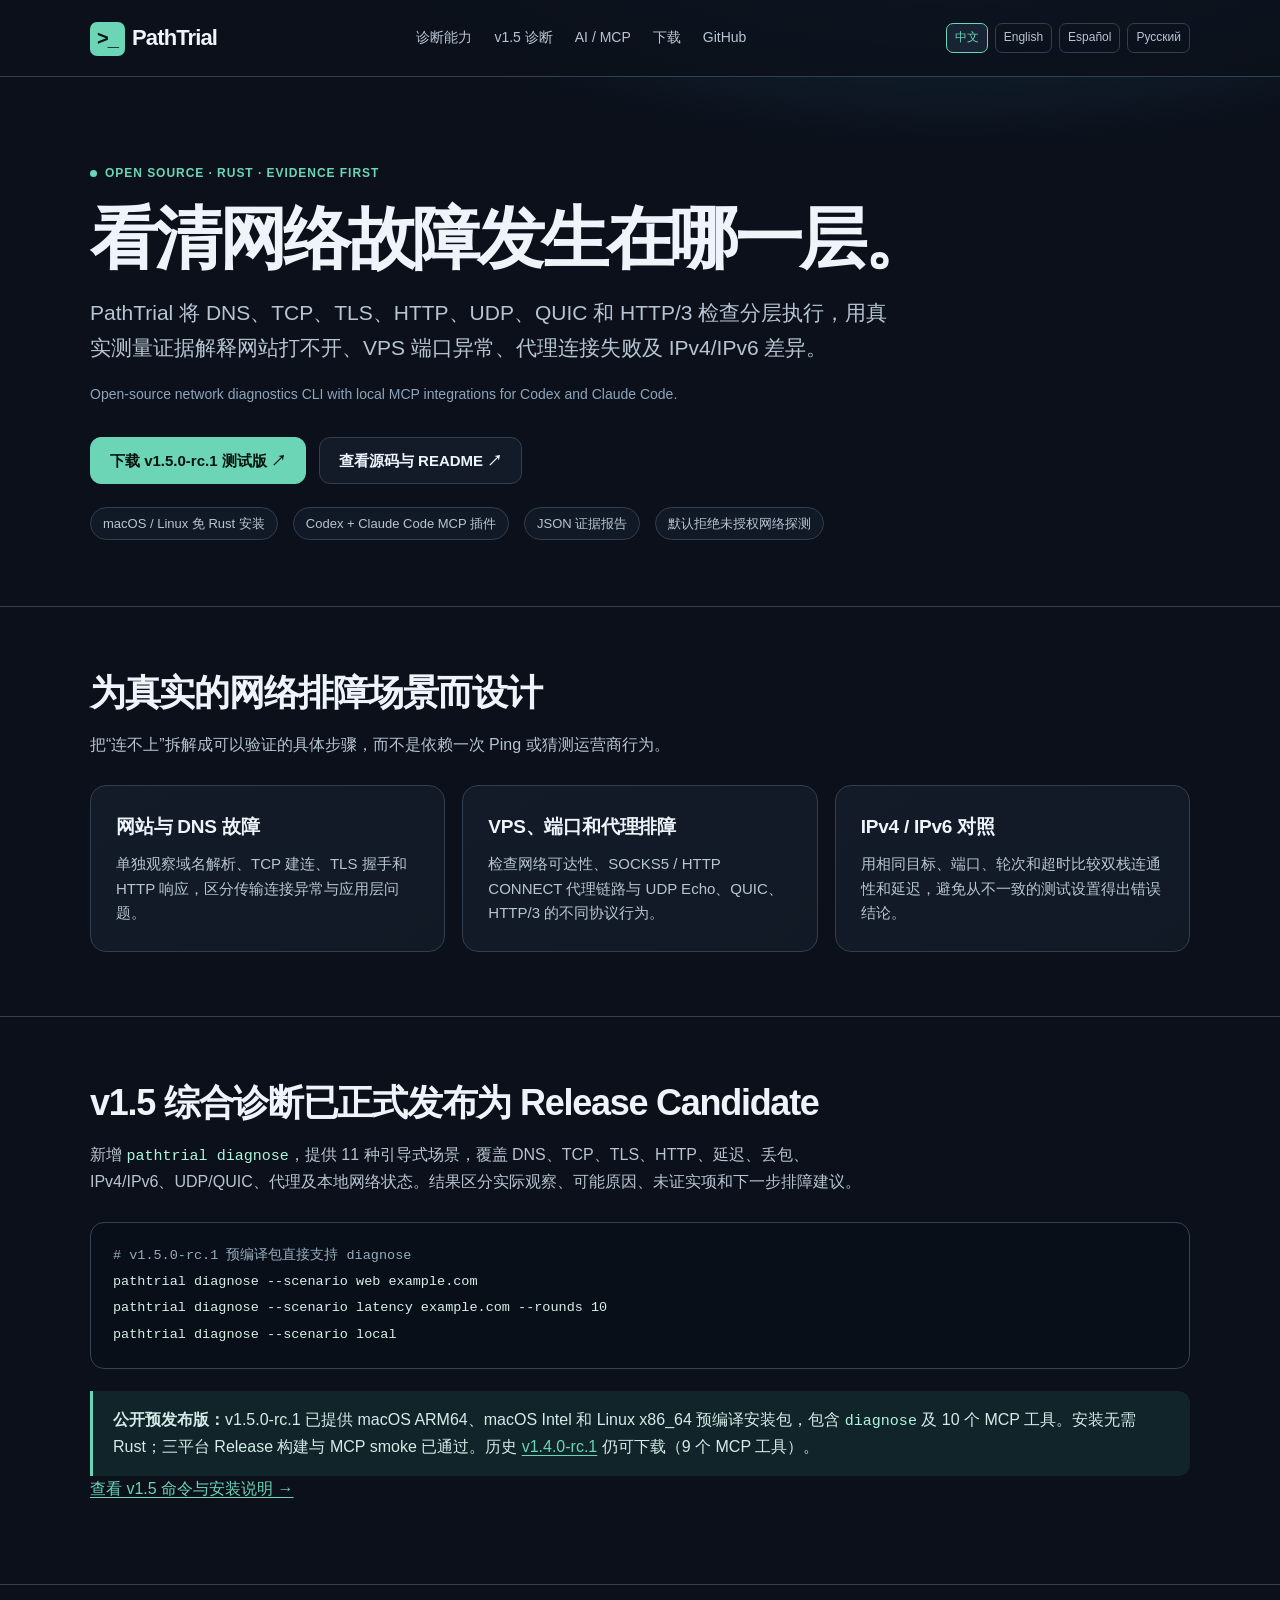
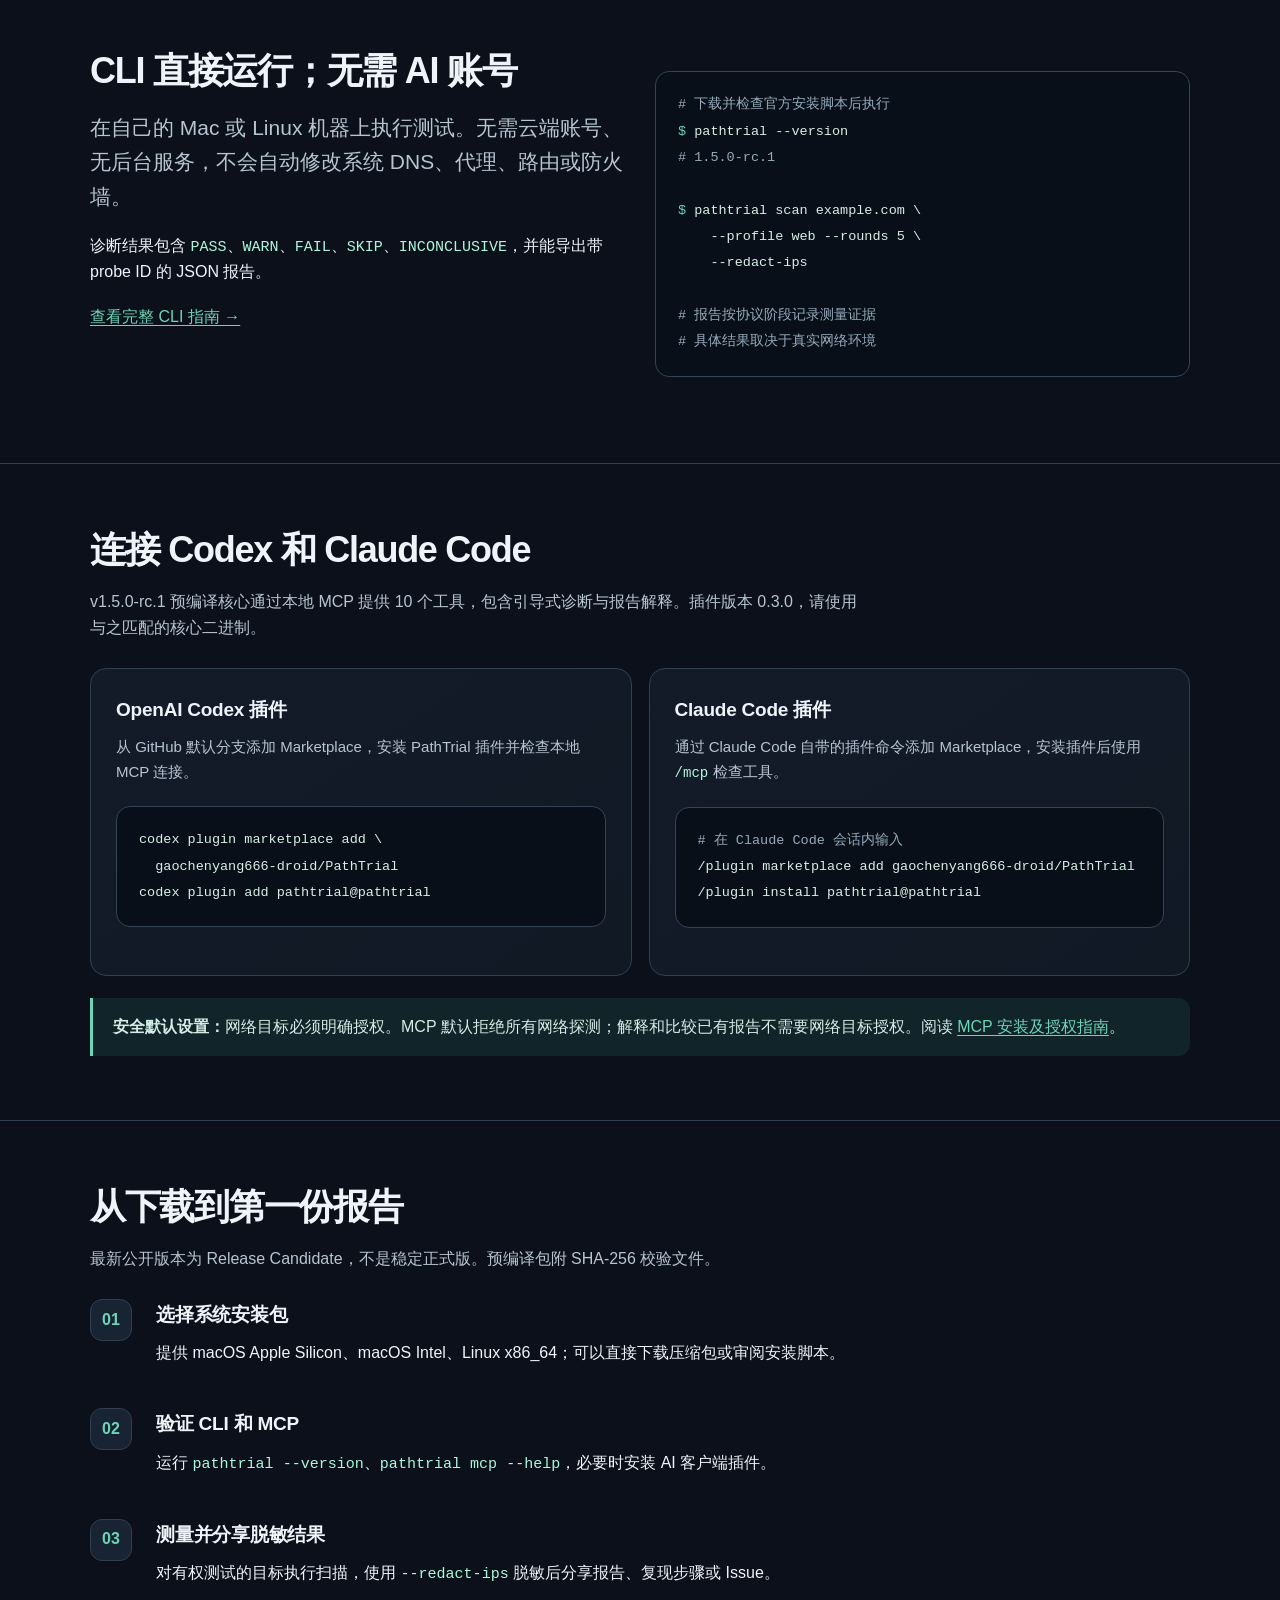
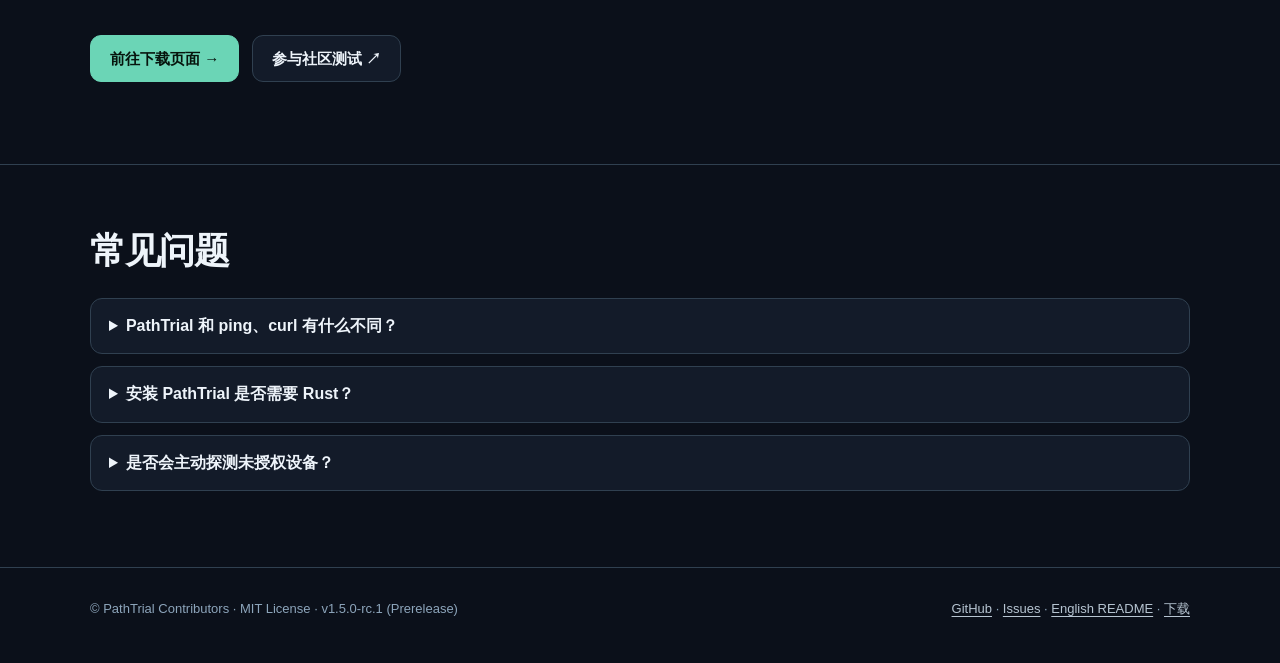
==== commit 35a3b707: "docs(site): localize Pages in four languages and align v1.5 RC READMEs" ====
--- a/docs/index.html
+++ b/docs/index.html
@@ -7,7 +7,11 @@
   <meta name="description" content="PathTrial 是开源 Rust 网络诊断 CLI 与 MCP 插件，检查 DNS、TCP、TLS、QUIC、HTTP/3、IPv4/IPv6、代理和 VPS 连通性。支持 Codex、Claude Code，macOS 与 Linux 免 Rust 安装。">
   <meta name="robots" content="index,follow">
   <link rel="canonical" href="https://gaochenyang666-droid.github.io/PathTrial/">
-  <link rel="alternate" hreflang="zh-CN" href="https://gaochenyang666-droid.github.io/PathTrial/">
+    <link rel="alternate" hreflang="zh-CN" href="https://gaochenyang666-droid.github.io/PathTrial/">
+  <link rel="alternate" hreflang="en" href="https://gaochenyang666-droid.github.io/PathTrial/en/">
+  <link rel="alternate" hreflang="es" href="https://gaochenyang666-droid.github.io/PathTrial/es/">
+  <link rel="alternate" hreflang="ru" href="https://gaochenyang666-droid.github.io/PathTrial/ru/">
+  <link rel="alternate" hreflang="x-default" href="https://gaochenyang666-droid.github.io/PathTrial/en/">
   <link rel="stylesheet" href="./site.css">
   <link rel="icon" href="data:image/svg+xml,%3Csvg xmlns='http://www.w3.org/2000/svg' viewBox='0 0 64 64'%3E%3Crect rx='12' width='64' height='64' fill='%230b101a'/%3E%3Cpath d='M15 21l13 11-13 11m18 0h16' stroke='%236bd5b6' stroke-width='6' stroke-linecap='round' stroke-linejoin='round' fill='none'/%3E%3C/svg%3E">
   <meta property="og:type" content="website">
@@ -17,7 +21,7 @@
   <meta name="twitter:card" content="summary">
   <title>PathTrial — 开源网络诊断、VPS 排障与 MCP 插件</title>
   <script type="application/ld+json">
-  {"@context":"https://schema.org","@type":"SoftwareApplication","name":"PathTrial","applicationCategory":"DeveloperApplication","operatingSystem":"macOS, Linux","softwareVersion":"1.4.0-rc.1","description":"Open-source evidence-first Rust network diagnostics CLI and MCP plugins for Codex and Claude Code.","downloadUrl":"https://github.com/gaochenyang666-droid/PathTrial/releases/tag/v1.5.0-rc.1","codeRepository":"https://github.com/gaochenyang666-droid/PathTrial","license":"https://opensource.org/licenses/MIT","isAccessibleForFree":true,"offers":{"@type":"Offer","price":"0","priceCurrency":"USD"}}
+  {"@context":"https://schema.org","@type":"SoftwareApplication","name":"PathTrial","applicationCategory":"DeveloperApplication","operatingSystem":"macOS, Linux","softwareVersion":"1.5.0-rc.1","description":"Open-source evidence-first Rust network diagnostics CLI and MCP plugins for Codex and Claude Code.","downloadUrl":"https://github.com/gaochenyang666-droid/PathTrial/releases/tag/v1.5.0-rc.1","codeRepository":"https://github.com/gaochenyang666-droid/PathTrial","license":"https://opensource.org/licenses/MIT","isAccessibleForFree":true,"offers":{"@type":"Offer","price":"0","priceCurrency":"USD"}}
   </script>
 </head>
 <body>
@@ -26,11 +30,12 @@
   <a class="brand" href="./" aria-label="PathTrial 首页"><span class="brand-mark" aria-hidden="true">&gt;_</span>PathTrial</a>
   <nav aria-label="主要导航">
     <a href="#features">诊断能力</a>
-    <a href="#guided-diagnosis">v1.5 源码</a>
+    <a href="#guided-diagnosis">v1.5 诊断</a>
     <a href="#integrations">AI / MCP</a>
     <a href="./download.html">下载</a>
     <a href="https://github.com/gaochenyang666-droid/PathTrial">GitHub</a>
   </nav>
+  <nav class="languages" aria-label="切换语言"><a href="https://gaochenyang666-droid.github.io/PathTrial/" lang="zh-CN" aria-current="page">中文</a><a href="https://gaochenyang666-droid.github.io/PathTrial/en/" lang="en">English</a><a href="https://gaochenyang666-droid.github.io/PathTrial/es/" lang="es">Español</a><a href="https://gaochenyang666-droid.github.io/PathTrial/ru/" lang="ru">Русский</a></nav>
 </div></header>
 <main id="main">
   <section class="container hero" aria-labelledby="hero-title">
@@ -59,7 +64,7 @@
   </div></section>
   <section id="guided-diagnosis" class="section"><div class="container">
     <div class="section-head"><h2>v1.5 综合诊断已正式发布为 Release Candidate</h2><p>新增 <code class="inline-code">pathtrial diagnose</code>，提供 11 种引导式场景，覆盖 DNS、TCP、TLS、HTTP、延迟、丢包、IPv4/IPv6、UDP/QUIC、代理及本地网络状态。结果区分实际观察、可能原因、未证实项和下一步排障建议。</p></div>
-    <div class="codebox" aria-label="v1.5 源码命令示例"><pre><span class="comment"># v1.5.0-rc.1 预编译包直接支持 diagnose</span>
+    <div class="codebox" aria-label="v1.5 命令示例"><pre><span class="comment"># v1.5.0-rc.1 预编译包直接支持 diagnose</span>
 pathtrial diagnose --scenario web example.com
 pathtrial diagnose --scenario latency example.com --rounds 10
 pathtrial diagnose --scenario local</pre></div>
@@ -75,7 +80,7 @@
     </div>
     <div class="codebox" aria-label="示例命令"><pre><span class="comment"># 下载并检查官方安装脚本后执行</span>
 <span class="prompt">$</span> pathtrial --version
-<span class="comment"># 1.4.0-rc.1</span>
+<span class="comment"># 1.5.0-rc.1</span>
 
 <span class="prompt">$</span> pathtrial scan example.com \
     --profile web --rounds 5 \
--- a/docs/site.css
+++ b/docs/site.css
@@ -76,3 +76,10 @@
 @media(max-width:820px){.grid{grid-template-columns:1fr 1fr}.pair{grid-template-columns:1fr}.hero{padding:65px 0 46px}}
 @media(max-width:600px){.container{width:min(100% - 28px,1100px)}.grid,.grid.two{grid-template-columns:1fr}.topbar{align-items:flex-start;flex-direction:column;justify-content:center;gap:8px;padding:13px 0}nav{gap:14px}.hero{padding:47px 0}.section{padding:42px 0}.codebox{padding:17px 15px}.actions>.btn{width:100%}.step{grid-template-columns:38px minmax(0,1fr);gap:11px}.number{width:35px;height:35px}}
 @media(prefers-reduced-motion:reduce){html{scroll-behavior:auto}.btn{transition:none}}
+
+/* Locale navigation on desktop and mobile. */
+.topbar{flex-wrap:wrap}
+.languages{display:flex;flex-wrap:wrap;gap:7px;align-items:center}
+.languages a{padding:4px 8px;border:1px solid var(--line);border-radius:7px;font-size:12px;white-space:nowrap}
+.languages a[aria-current="page"]{background:var(--surface2);border-color:var(--accent);color:var(--accent)}
+@media(max-width:820px){.languages{width:100%}}
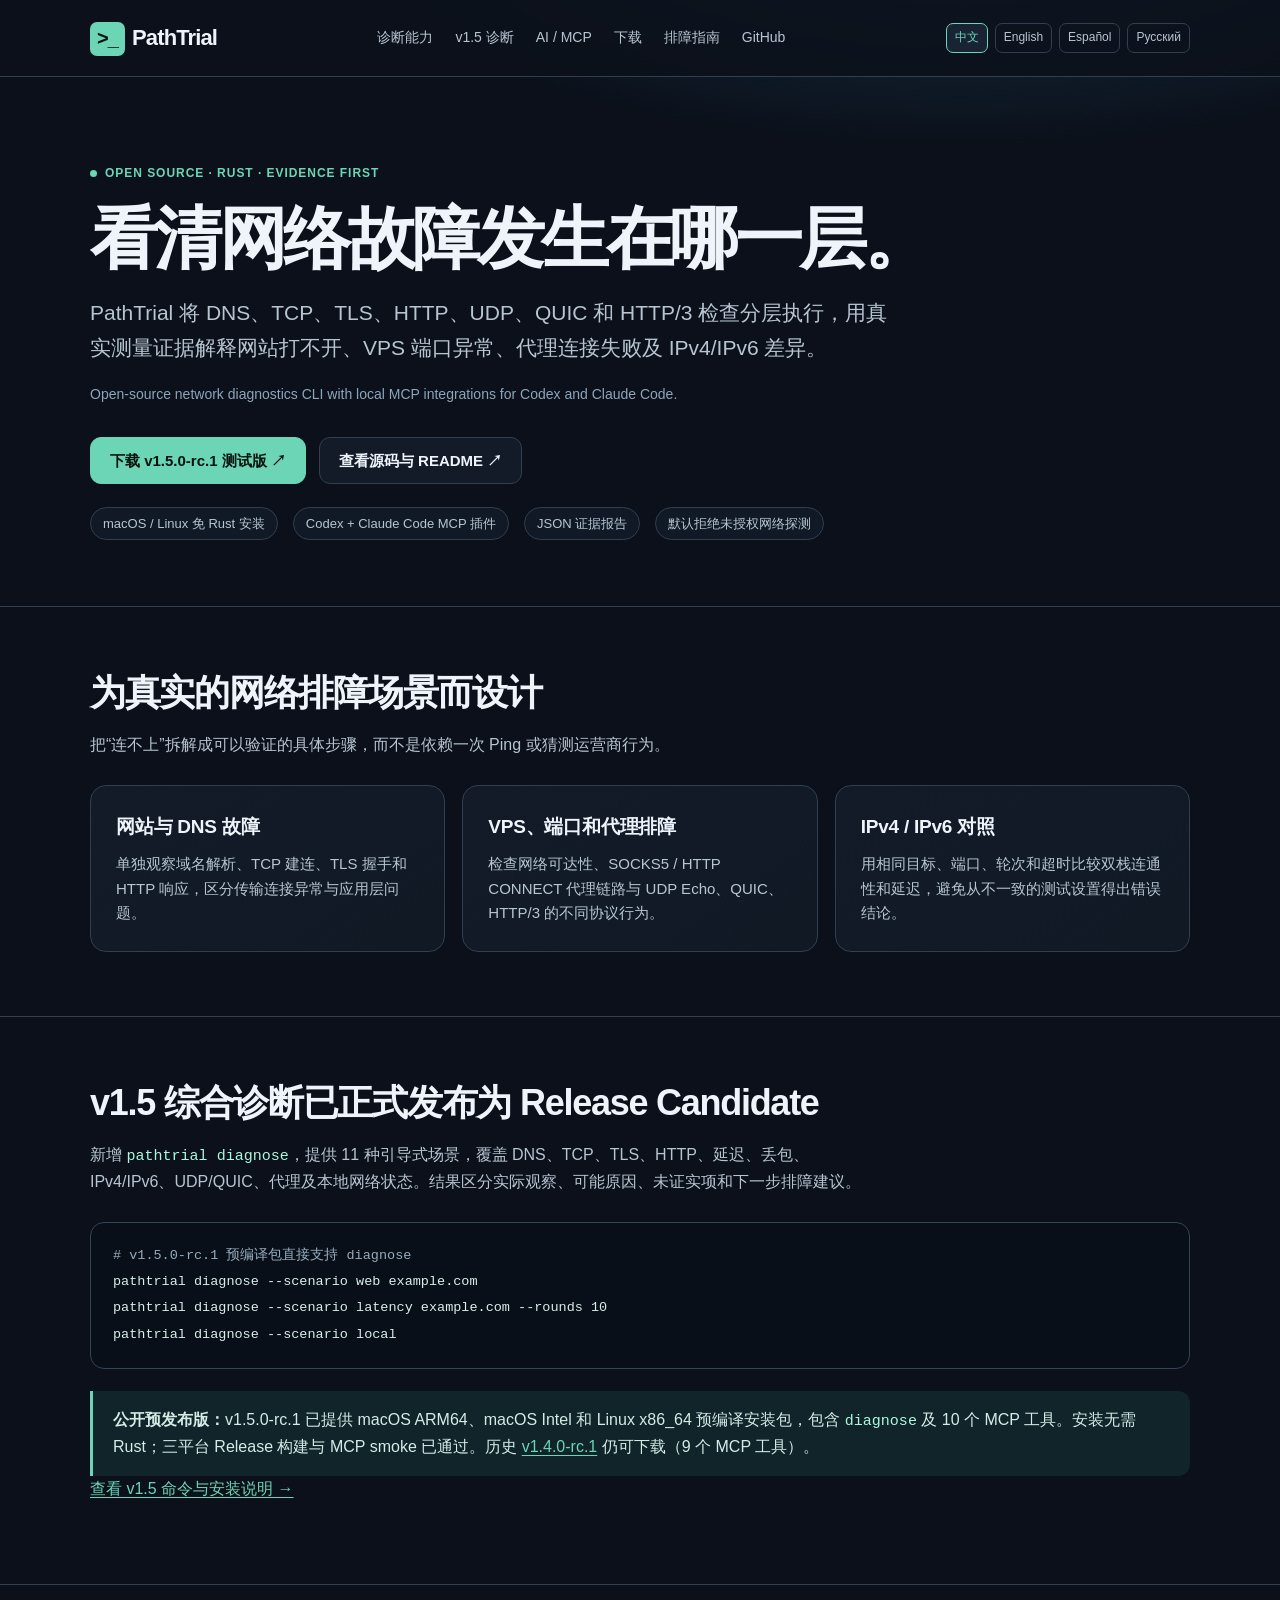
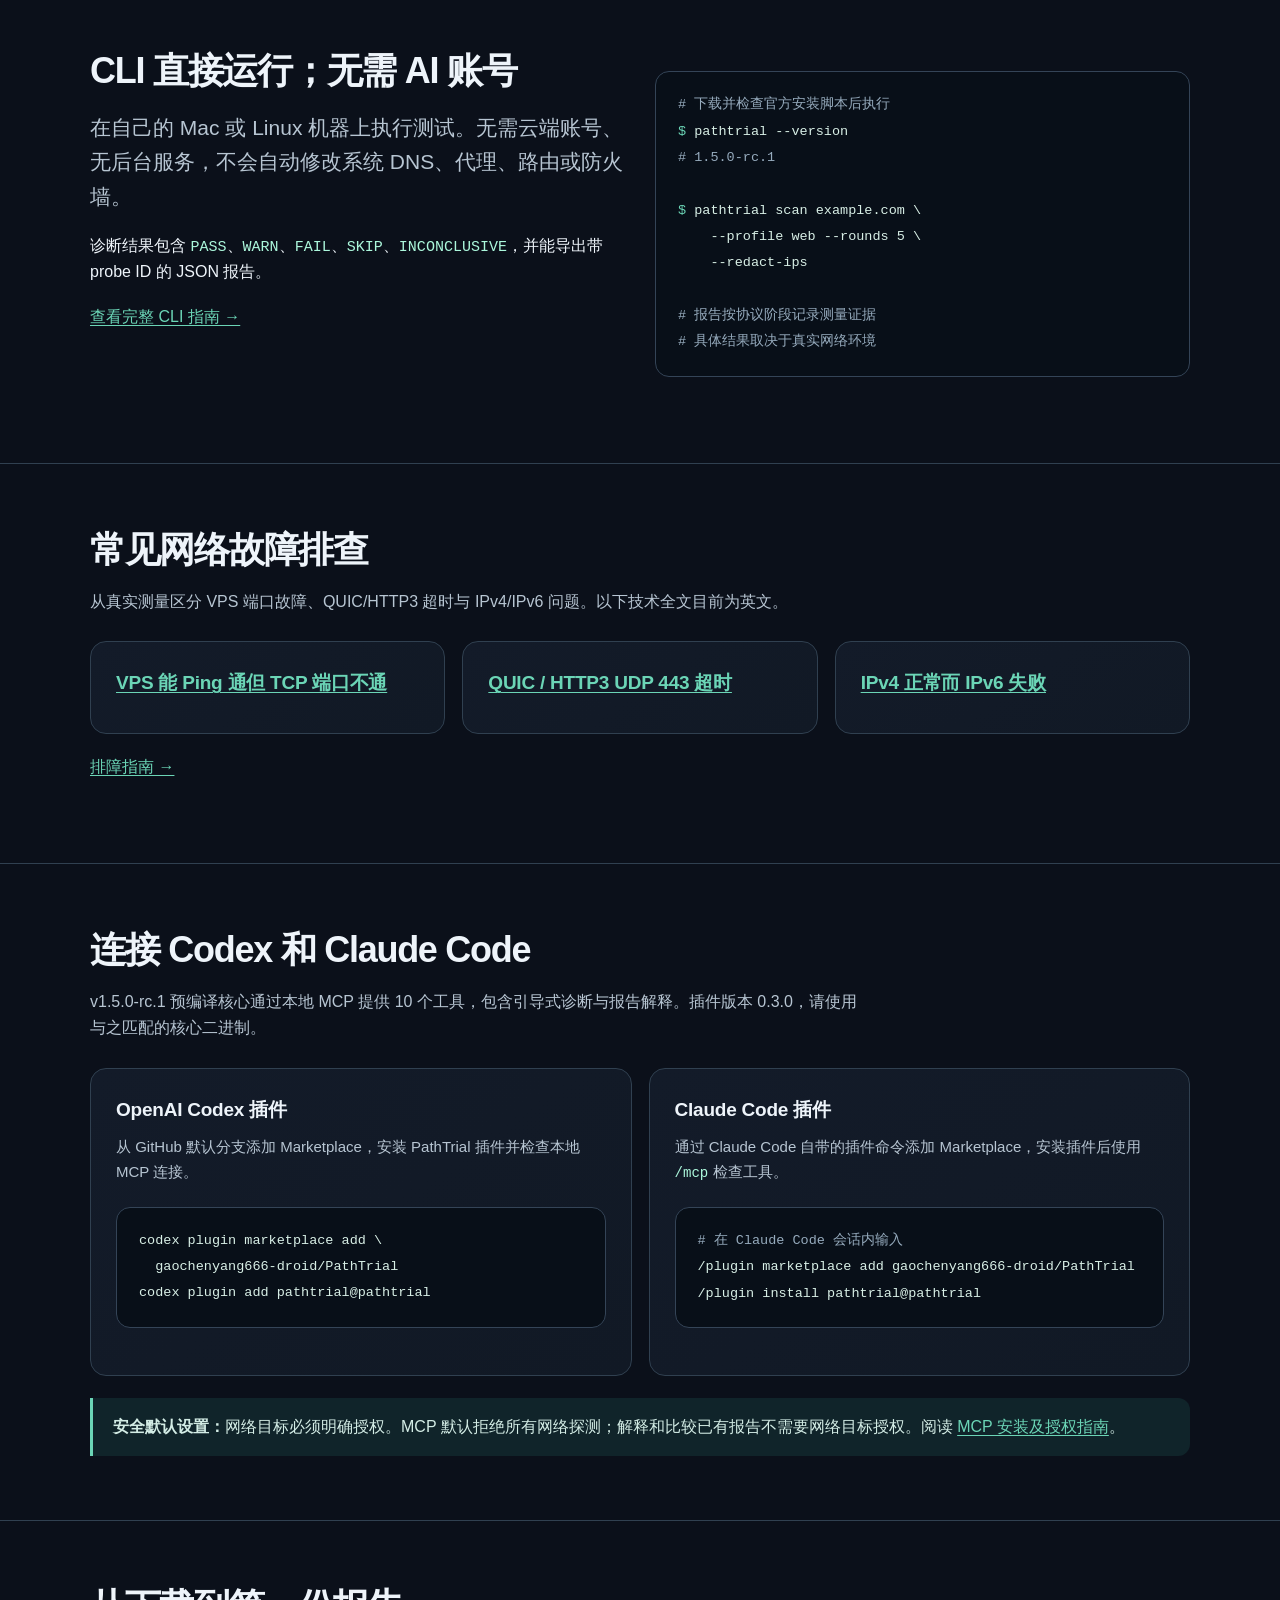
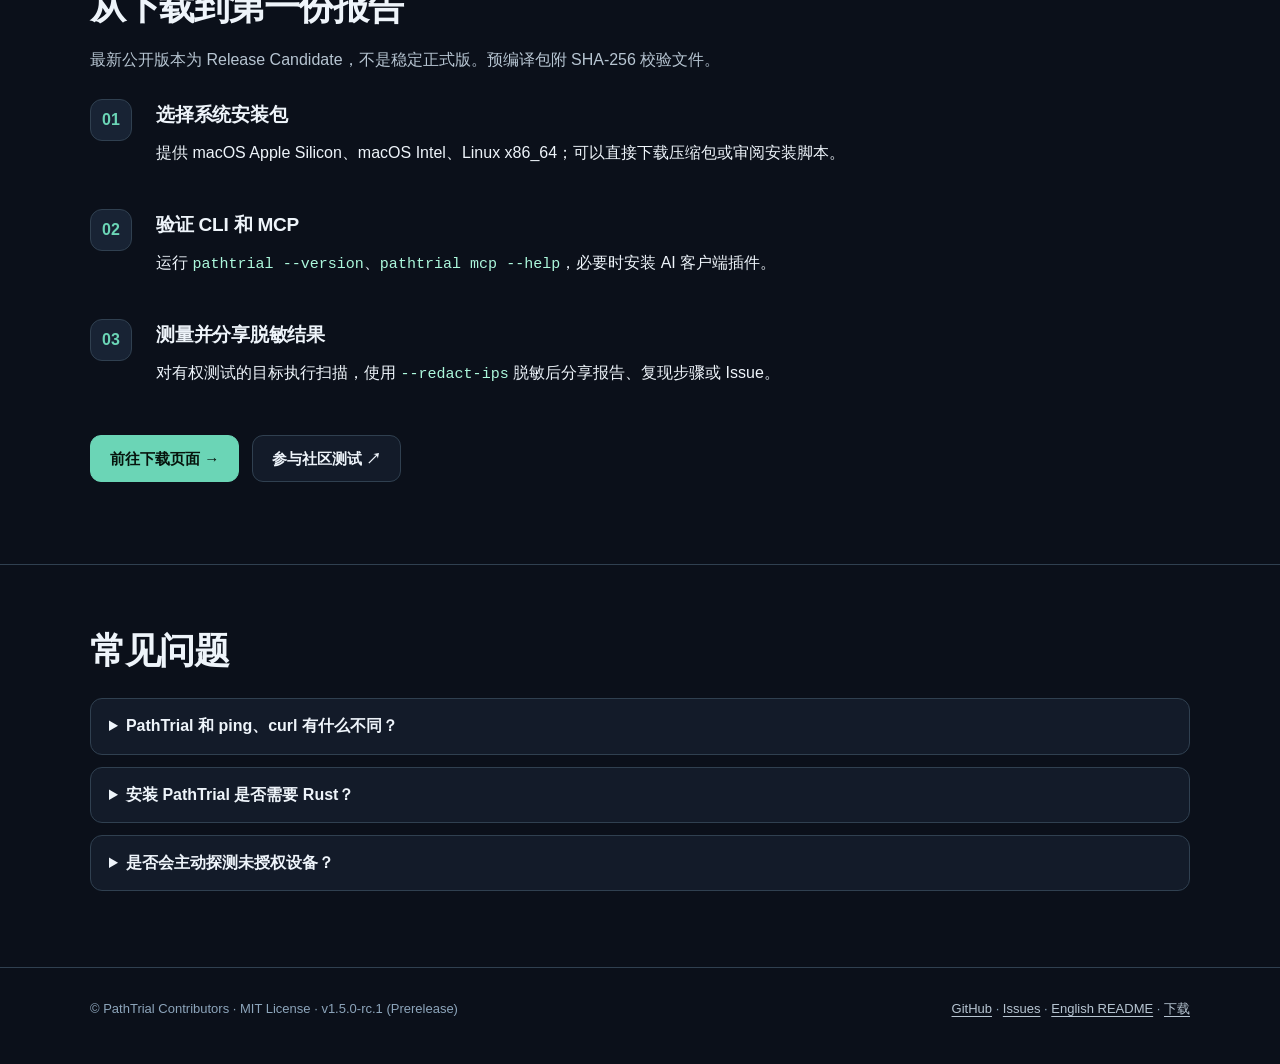
==== commit c7113b78: "docs(site): link troubleshooting tutorials across all four locales" ====
--- a/docs/index.html
+++ b/docs/index.html
@@ -33,7 +33,7 @@
     <a href="#guided-diagnosis">v1.5 诊断</a>
     <a href="#integrations">AI / MCP</a>
     <a href="./download.html">下载</a>
-    <a href="https://github.com/gaochenyang666-droid/PathTrial">GitHub</a>
+    <a href="https://gaochenyang666-droid.github.io/PathTrial/guides/">排障指南</a><a href="https://github.com/gaochenyang666-droid/PathTrial">GitHub</a>
   </nav>
   <nav class="languages" aria-label="切换语言"><a href="https://gaochenyang666-droid.github.io/PathTrial/" lang="zh-CN" aria-current="page">中文</a><a href="https://gaochenyang666-droid.github.io/PathTrial/en/" lang="en">English</a><a href="https://gaochenyang666-droid.github.io/PathTrial/es/" lang="es">Español</a><a href="https://gaochenyang666-droid.github.io/PathTrial/ru/" lang="ru">Русский</a></nav>
 </div></header>
@@ -89,7 +89,8 @@
 <span class="comment"># 报告按协议阶段记录测量证据
 # 具体结果取决于真实网络环境</span></pre></div>
   </div></section>
-  <section id="integrations" class="section"><div class="container">
+  <section id="guides" class="section"><div class="container"><div class="section-head"><h2>常见网络故障排查</h2><p>从真实测量区分 VPS 端口故障、QUIC/HTTP3 超时与 IPv4/IPv6 问题。以下技术全文目前为英文。</p></div><div class="grid"><article class="card"><h3><a href="https://gaochenyang666-droid.github.io/PathTrial/en/guides/vps-port-unreachable.html">VPS 能 Ping 通但 TCP 端口不通</a></h3></article><article class="card"><h3><a href="https://gaochenyang666-droid.github.io/PathTrial/en/guides/http3-udp443-timeout.html">QUIC / HTTP3 UDP 443 超时</a></h3></article><article class="card"><h3><a href="https://gaochenyang666-droid.github.io/PathTrial/en/guides/ipv4-works-ipv6-fails.html">IPv4 正常而 IPv6 失败</a></h3></article></div><p style="margin-top:20px"><a href="https://gaochenyang666-droid.github.io/PathTrial/guides/">排障指南 →</a></p></div></section>
+<section id="integrations" class="section"><div class="container">
     <div class="section-head"><h2>连接 Codex 和 Claude Code</h2><p>v1.5.0-rc.1 预编译核心通过本地 MCP 提供 10 个工具，包含引导式诊断与报告解释。插件版本 0.3.0，请使用与之匹配的核心二进制。</p></div>
     <div class="grid two">
       <div class="card"><h3>OpenAI Codex 插件</h3><p>从 GitHub 默认分支添加 Marketplace，安装 PathTrial 插件并检查本地 MCP 连接。</p><div class="codebox"><pre>codex plugin marketplace add \
--- a/docs/site.css
+++ b/docs/site.css
@@ -83,3 +83,6 @@
 .languages a{padding:4px 8px;border:1px solid var(--line);border-radius:7px;font-size:12px;white-space:nowrap}
 .languages a[aria-current="page"]{background:var(--surface2);border-color:var(--accent);color:var(--accent)}
 @media(max-width:820px){.languages{width:100%}}
+
+/* Technical troubleshooting guides */
+.guide-layout{padding-bottom:75px}.guide-hero{padding:64px 0 40px}.guide-hero h1{font-size:clamp(34px,5vw,56px)}.guide-article{overflow-wrap:anywhere}.guide-article h2{margin-top:34px}.guide-article pre{overflow:auto;white-space:pre;border:1px solid var(--line);background:#080f18;border-radius:12px;padding:18px;color:#d8efe6;line-height:1.7}.guide-article table{display:block;overflow:auto;margin:25px 0}.guide-article th{min-width:175px}.guide-article .card h2{font-size:20px;line-height:1.3;margin:0 0 12px}.guide-article .grid{margin:20px 0}
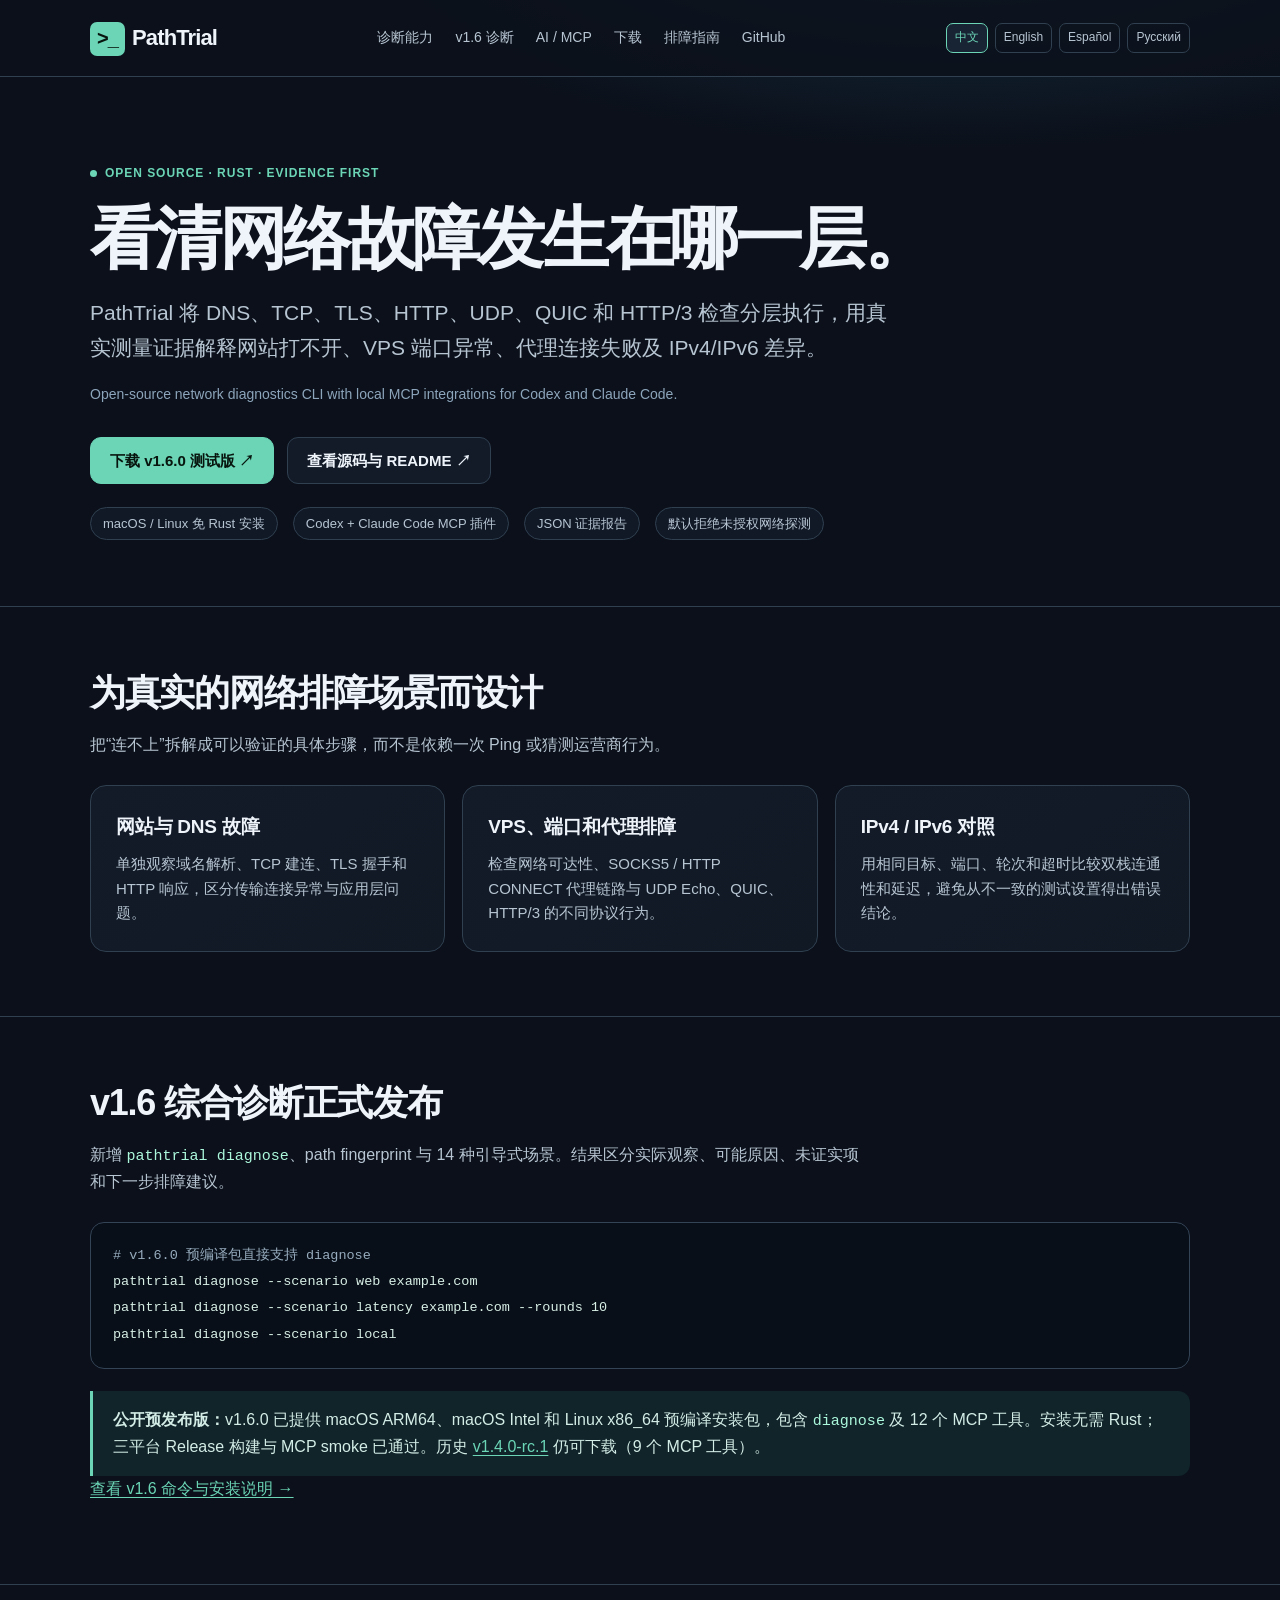
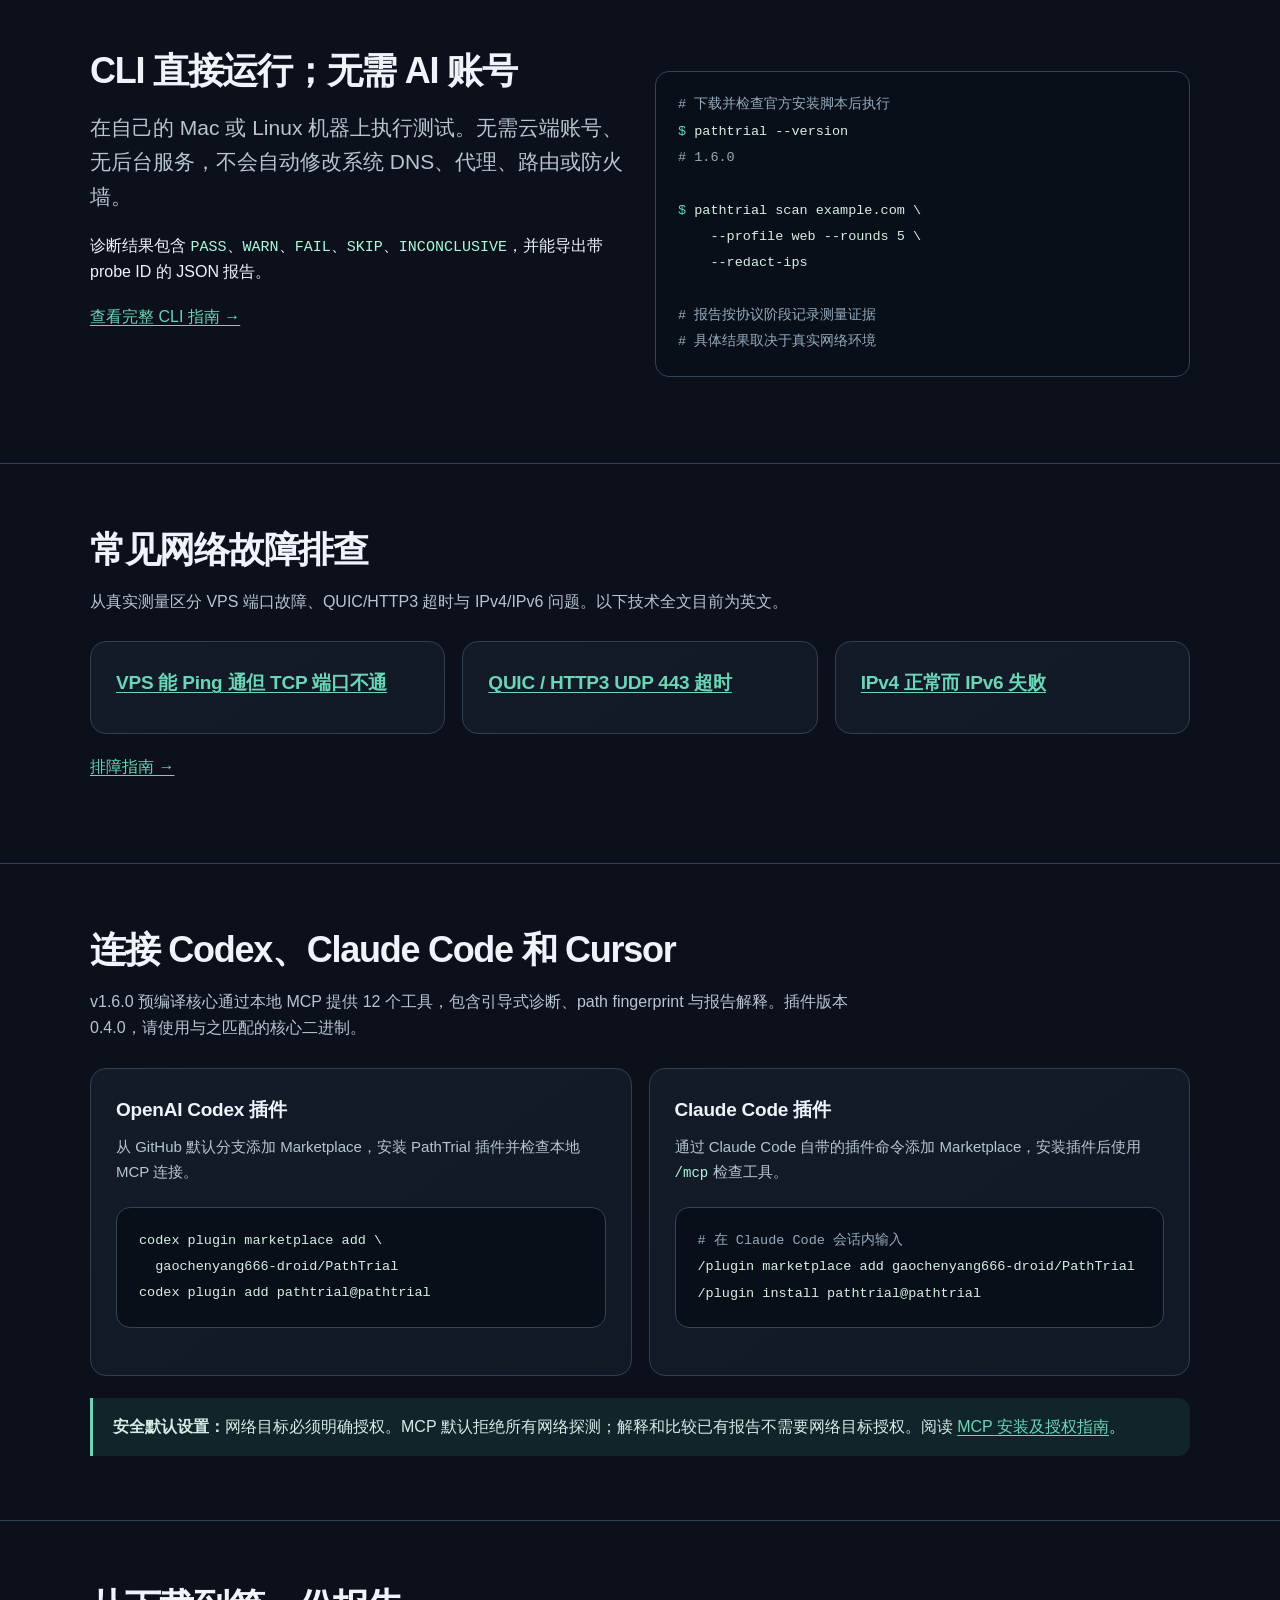
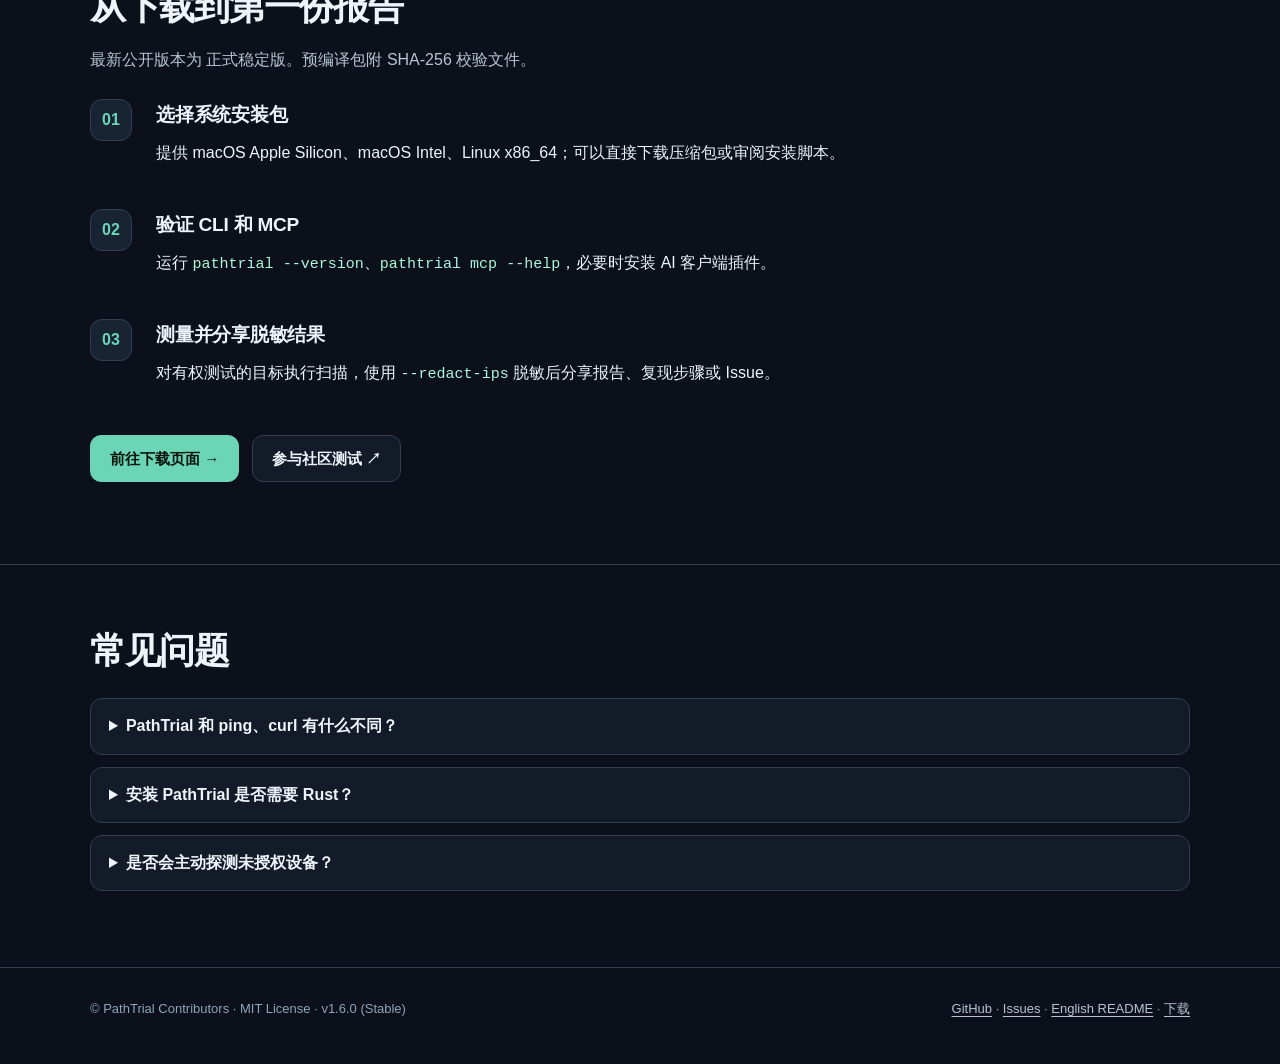
==== commit af6a45b4: "release: Prepare PathTrial v1.6.0 Synchronize localized README, site, plugin and installer copy for " ====
--- a/docs/index.html
+++ b/docs/index.html
@@ -4,7 +4,7 @@
   <meta charset="utf-8">
   <meta name="viewport" content="width=device-width,initial-scale=1">
   <meta name="theme-color" content="#0b101a">
-  <meta name="description" content="PathTrial 是开源 Rust 网络诊断 CLI 与 MCP 插件，检查 DNS、TCP、TLS、QUIC、HTTP/3、IPv4/IPv6、代理和 VPS 连通性。支持 Codex、Claude Code，macOS 与 Linux 免 Rust 安装。">
+  <meta name="description" content="PathTrial 是本机证据优先的网络诊断 MCP，检查出口 IP、DNS、TLS、代理跳与 IPv4/IPv6 分叉。支持 Codex、Claude Code、Cursor 及 macOS、Linux、Windows。">
   <meta name="robots" content="index,follow">
   <link rel="canonical" href="https://gaochenyang666-droid.github.io/PathTrial/">
     <link rel="alternate" hreflang="zh-CN" href="https://gaochenyang666-droid.github.io/PathTrial/">
@@ -15,13 +15,13 @@
   <link rel="stylesheet" href="./site.css">
   <link rel="icon" href="data:image/svg+xml,%3Csvg xmlns='http://www.w3.org/2000/svg' viewBox='0 0 64 64'%3E%3Crect rx='12' width='64' height='64' fill='%230b101a'/%3E%3Cpath d='M15 21l13 11-13 11m18 0h16' stroke='%236bd5b6' stroke-width='6' stroke-linecap='round' stroke-linejoin='round' fill='none'/%3E%3C/svg%3E">
   <meta property="og:type" content="website">
-  <meta property="og:title" content="PathTrial — 开源网络诊断 CLI 与 Codex / Claude Code MCP 插件">
-  <meta property="og:description" content="从 DNS、TCP、TLS 到 QUIC 和 HTTP/3，基于真实证据的网络排障。免费下载 macOS / Linux 测试版。">
+  <meta property="og:title" content="PathTrial — 本机证据优先的网络诊断 MCP">
+  <meta property="og:description" content="fingerprint、三项专项剧本和可追溯 probe 证据，支持 Codex、Claude Code 与 Cursor。">
   <meta property="og:url" content="https://gaochenyang666-droid.github.io/PathTrial/">
   <meta name="twitter:card" content="summary">
-  <title>PathTrial — 开源网络诊断、VPS 排障与 MCP 插件</title>
+  <title>PathTrial — 本机证据优先的网络诊断 MCP</title>
   <script type="application/ld+json">
-  {"@context":"https://schema.org","@type":"SoftwareApplication","name":"PathTrial","applicationCategory":"DeveloperApplication","operatingSystem":"macOS, Linux","softwareVersion":"1.5.0-rc.1","description":"Open-source evidence-first Rust network diagnostics CLI and MCP plugins for Codex and Claude Code.","downloadUrl":"https://github.com/gaochenyang666-droid/PathTrial/releases/tag/v1.5.0-rc.1","codeRepository":"https://github.com/gaochenyang666-droid/PathTrial","license":"https://opensource.org/licenses/MIT","isAccessibleForFree":true,"offers":{"@type":"Offer","price":"0","priceCurrency":"USD"}}
+  {"@context":"https://schema.org","@type":"SoftwareApplication","name":"PathTrial","applicationCategory":"DeveloperApplication","operatingSystem":"macOS, Linux, Windows","softwareVersion":"1.6.0","description":"Local-evidence-first network diagnostics MCP with a Rust CLI.","downloadUrl":"https://github.com/gaochenyang666-droid/PathTrial/releases/tag/v1.6.0","codeRepository":"https://github.com/gaochenyang666-droid/PathTrial","license":"https://opensource.org/licenses/MIT","isAccessibleForFree":true,"offers":{"@type":"Offer","price":"0","priceCurrency":"USD"}}
   </script>
 </head>
 <body>
@@ -30,7 +30,7 @@
   <a class="brand" href="./" aria-label="PathTrial 首页"><span class="brand-mark" aria-hidden="true">&gt;_</span>PathTrial</a>
   <nav aria-label="主要导航">
     <a href="#features">诊断能力</a>
-    <a href="#guided-diagnosis">v1.5 诊断</a>
+    <a href="#guided-diagnosis">v1.6 诊断</a>
     <a href="#integrations">AI / MCP</a>
     <a href="./download.html">下载</a>
     <a href="https://gaochenyang666-droid.github.io/PathTrial/guides/">排障指南</a><a href="https://github.com/gaochenyang666-droid/PathTrial">GitHub</a>
@@ -44,7 +44,7 @@
     <p class="lead">PathTrial 将 DNS、TCP、TLS、HTTP、UDP、QUIC 和 HTTP/3 检查分层执行，用真实测量证据解释网站打不开、VPS 端口异常、代理连接失败及 IPv4/IPv6 差异。</p>
     <p class="eyeline">Open-source network diagnostics CLI with local MCP integrations for Codex and Claude Code.</p>
     <div class="actions">
-      <a class="btn primary" href="./download.html">下载 v1.5.0-rc.1 测试版 ↗</a>
+      <a class="btn primary" href="./download.html">下载 v1.6.0 测试版 ↗</a>
       <a class="btn secondary" href="https://github.com/gaochenyang666-droid/PathTrial">查看源码与 README ↗</a>
     </div>
     <div class="metrics" aria-label="产品特性">
@@ -63,13 +63,13 @@
     </div>
   </div></section>
   <section id="guided-diagnosis" class="section"><div class="container">
-    <div class="section-head"><h2>v1.5 综合诊断已正式发布为 Release Candidate</h2><p>新增 <code class="inline-code">pathtrial diagnose</code>，提供 11 种引导式场景，覆盖 DNS、TCP、TLS、HTTP、延迟、丢包、IPv4/IPv6、UDP/QUIC、代理及本地网络状态。结果区分实际观察、可能原因、未证实项和下一步排障建议。</p></div>
-    <div class="codebox" aria-label="v1.5 命令示例"><pre><span class="comment"># v1.5.0-rc.1 预编译包直接支持 diagnose</span>
+    <div class="section-head"><h2>v1.6 综合诊断正式发布</h2><p>新增 <code class="inline-code">pathtrial diagnose</code>、path fingerprint 与 14 种引导式场景。结果区分实际观察、可能原因、未证实项和下一步排障建议。</p></div>
+    <div class="codebox" aria-label="v1.6 命令示例"><pre><span class="comment"># v1.6.0 预编译包直接支持 diagnose</span>
 pathtrial diagnose --scenario web example.com
 pathtrial diagnose --scenario latency example.com --rounds 10
 pathtrial diagnose --scenario local</pre></div>
-    <div class="notice" style="margin-top:18px"><strong>公开预发布版：</strong>v1.5.0-rc.1 已提供 macOS ARM64、macOS Intel 和 Linux x86_64 预编译安装包，包含 <code class="inline-code">diagnose</code> 及 10 个 MCP 工具。安装无需 Rust；三平台 Release 构建与 MCP smoke 已通过。历史 <a href="https://github.com/gaochenyang666-droid/PathTrial/releases/tag/v1.4.0-rc.1">v1.4.0-rc.1</a> 仍可下载（9 个 MCP 工具）。</div>
-    <p><a href="https://github.com/gaochenyang666-droid/PathTrial/blob/main/docs/cli.md">查看 v1.5 命令与安装说明 →</a></p>
+    <div class="notice" style="margin-top:18px"><strong>公开预发布版：</strong>v1.6.0 已提供 macOS ARM64、macOS Intel 和 Linux x86_64 预编译安装包，包含 <code class="inline-code">diagnose</code> 及 12 个 MCP 工具。安装无需 Rust；三平台 Release 构建与 MCP smoke 已通过。历史 <a href="https://github.com/gaochenyang666-droid/PathTrial/releases/tag/v1.4.0-rc.1">v1.4.0-rc.1</a> 仍可下载（9 个 MCP 工具）。</div>
+    <p><a href="https://github.com/gaochenyang666-droid/PathTrial/blob/main/docs/cli.md">查看 v1.6 命令与安装说明 →</a></p>
   </div></section>
   <section class="section"><div class="container pair">
     <div>
@@ -80,7 +80,7 @@
     </div>
     <div class="codebox" aria-label="示例命令"><pre><span class="comment"># 下载并检查官方安装脚本后执行</span>
 <span class="prompt">$</span> pathtrial --version
-<span class="comment"># 1.5.0-rc.1</span>
+<span class="comment"># 1.6.0</span>
 
 <span class="prompt">$</span> pathtrial scan example.com \
     --profile web --rounds 5 \
@@ -91,7 +91,7 @@
   </div></section>
   <section id="guides" class="section"><div class="container"><div class="section-head"><h2>常见网络故障排查</h2><p>从真实测量区分 VPS 端口故障、QUIC/HTTP3 超时与 IPv4/IPv6 问题。以下技术全文目前为英文。</p></div><div class="grid"><article class="card"><h3><a href="https://gaochenyang666-droid.github.io/PathTrial/en/guides/vps-port-unreachable.html">VPS 能 Ping 通但 TCP 端口不通</a></h3></article><article class="card"><h3><a href="https://gaochenyang666-droid.github.io/PathTrial/en/guides/http3-udp443-timeout.html">QUIC / HTTP3 UDP 443 超时</a></h3></article><article class="card"><h3><a href="https://gaochenyang666-droid.github.io/PathTrial/en/guides/ipv4-works-ipv6-fails.html">IPv4 正常而 IPv6 失败</a></h3></article></div><p style="margin-top:20px"><a href="https://gaochenyang666-droid.github.io/PathTrial/guides/">排障指南 →</a></p></div></section>
 <section id="integrations" class="section"><div class="container">
-    <div class="section-head"><h2>连接 Codex 和 Claude Code</h2><p>v1.5.0-rc.1 预编译核心通过本地 MCP 提供 10 个工具，包含引导式诊断与报告解释。插件版本 0.3.0，请使用与之匹配的核心二进制。</p></div>
+    <div class="section-head"><h2>连接 Codex、Claude Code 和 Cursor</h2><p>v1.6.0 预编译核心通过本地 MCP 提供 12 个工具，包含引导式诊断、path fingerprint 与报告解释。插件版本 0.4.0，请使用与之匹配的核心二进制。</p></div>
     <div class="grid two">
       <div class="card"><h3>OpenAI Codex 插件</h3><p>从 GitHub 默认分支添加 Marketplace，安装 PathTrial 插件并检查本地 MCP 连接。</p><div class="codebox"><pre>codex plugin marketplace add \
   gaochenyang666-droid/PathTrial
@@ -103,7 +103,7 @@
     <div class="notice" style="margin-top:22px"><strong>安全默认设置：</strong>网络目标必须明确授权。MCP 默认拒绝所有网络探测；解释和比较已有报告不需要网络目标授权。阅读 <a href="https://github.com/gaochenyang666-droid/PathTrial/blob/main/docs/ai-integrations.md">MCP 安装及授权指南</a>。</div>
   </div></section>
   <section class="section"><div class="container">
-    <div class="section-head"><h2>从下载到第一份报告</h2><p>最新公开版本为 Release Candidate，不是稳定正式版。预编译包附 SHA-256 校验文件。</p></div>
+    <div class="section-head"><h2>从下载到第一份报告</h2><p>最新公开版本为 正式稳定版。预编译包附 SHA-256 校验文件。</p></div>
     <div class="steps">
       <div class="step"><span class="number">01</span><div><h3>选择系统安装包</h3><p>提供 macOS Apple Silicon、macOS Intel、Linux x86_64；可以直接下载压缩包或审阅安装脚本。</p></div></div>
       <div class="step"><span class="number">02</span><div><h3>验证 CLI 和 MCP</h3><p>运行 <code class="inline-code">pathtrial --version</code>、<code class="inline-code">pathtrial mcp --help</code>，必要时安装 AI 客户端插件。</p></div></div>
@@ -114,12 +114,12 @@
   <section class="section"><div class="container">
     <div class="section-head"><h2>常见问题</h2></div>
     <details><summary>PathTrial 和 ping、curl 有什么不同？</summary><p>PathTrial 不只检查单一协议；它按 DNS、TCP、TLS、HTTP、UDP、QUIC 等阶段记录证据，并明确区分无法确认的原因。单次网络失败不等于准确的根因定位。</p></details>
-    <details><summary>安装 PathTrial 是否需要 Rust？</summary><p>macOS ARM64、macOS Intel、Linux x86_64 用户可以直接下载 v1.5.0-rc.1 预编译版本，不需要 Rust。v1.5 的引导式诊断已经包含在预编译包中，无需从源码构建。</p></details>
+    <details><summary>安装 PathTrial 是否需要 Rust？</summary><p>macOS ARM64、macOS Intel、Linux x86_64 和 Windows x86_64 用户可以直接下载 v1.6.0 预编译版本，不需要 Rust。</p></details>
     <details><summary>是否会主动探测未授权设备？</summary><p>本地 MCP 网络探测默认拒绝，必须显式授权目标。请仅测量你有权限访问的系统，分享诊断报告前移除 IP、令牌、代理凭据等敏感内容。</p></details>
   </div></section>
 </main>
 <footer><div class="container">
- <span>© PathTrial Contributors · MIT License · v1.5.0-rc.1 (Prerelease)</span>
+ <span>© PathTrial Contributors · MIT License · v1.6.0 (Stable)</span>
  <span><a href="https://github.com/gaochenyang666-droid/PathTrial">GitHub</a> · <a href="https://github.com/gaochenyang666-droid/PathTrial/issues">Issues</a> · <a href="https://github.com/gaochenyang666-droid/PathTrial/blob/main/README.en.md">English README</a> · <a href="./download.html">下载</a></span>
 </div></footer>
-</body></html>+</body></html>
